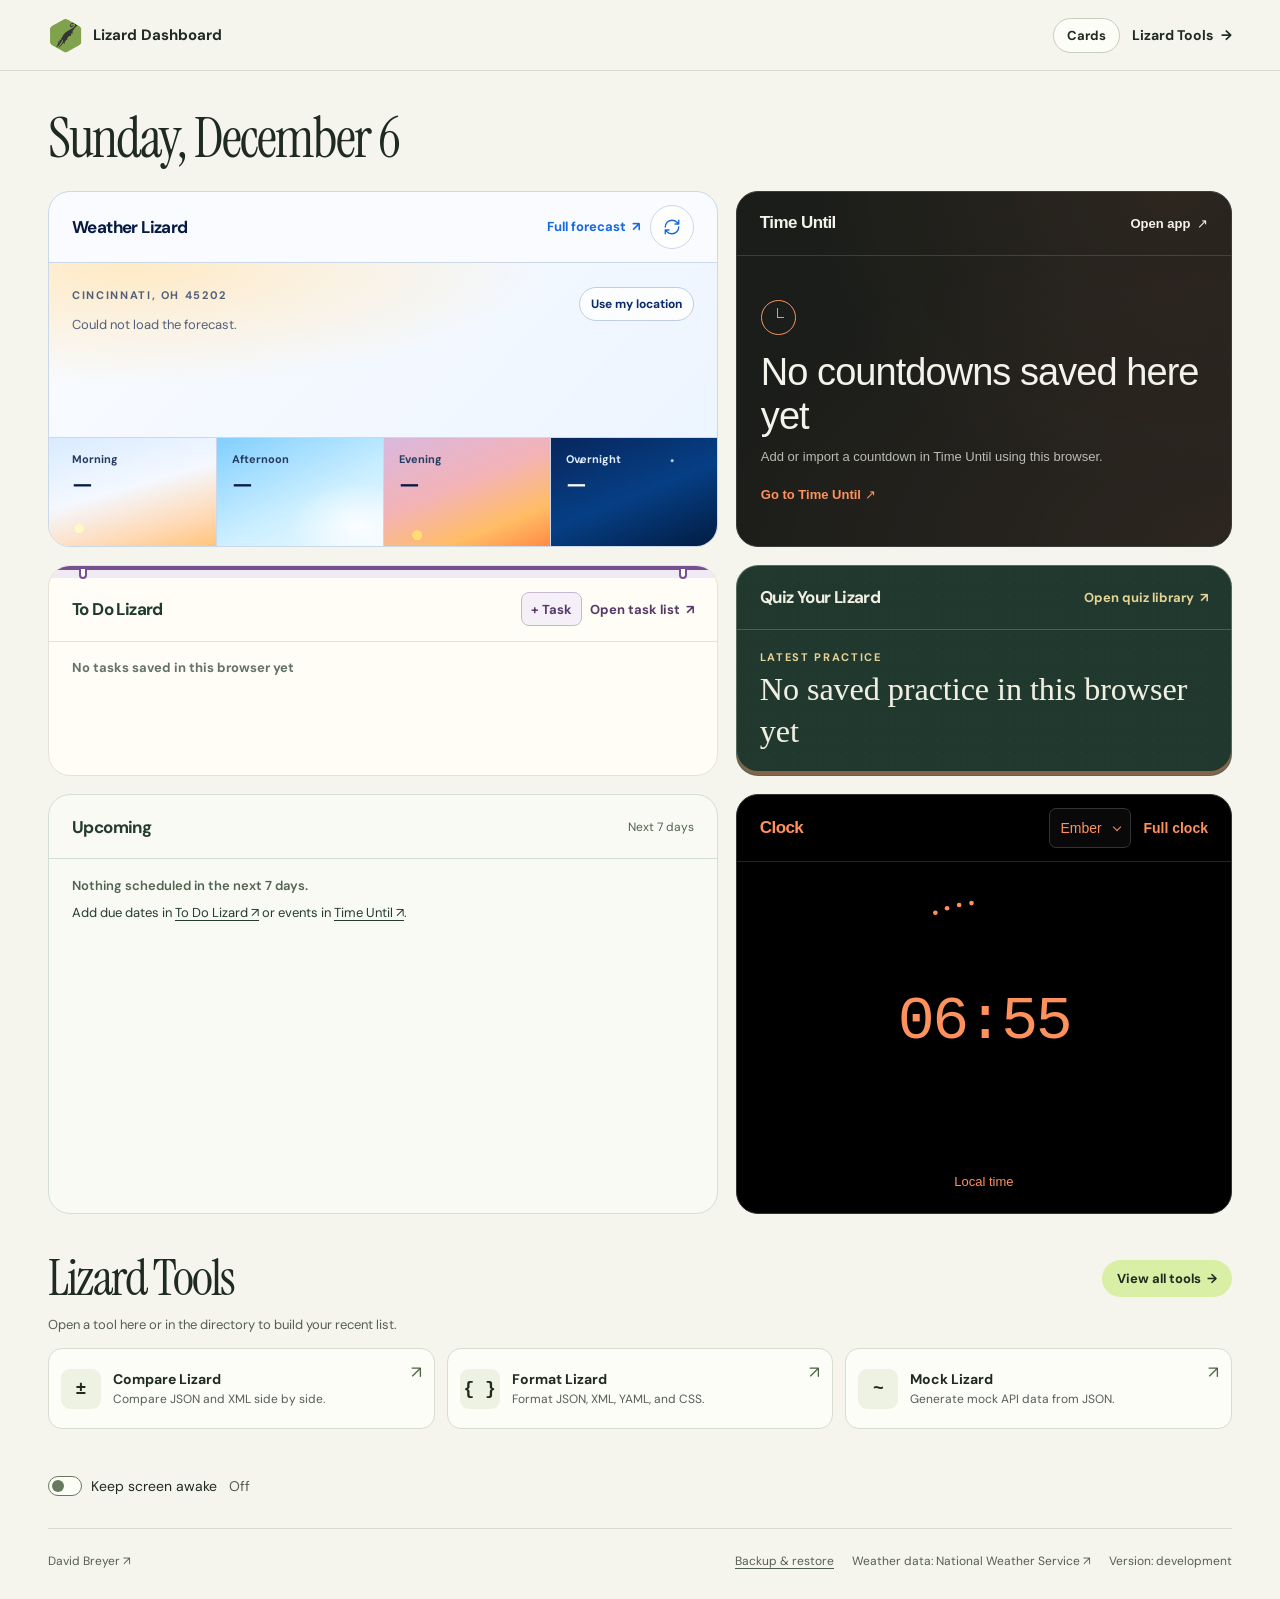
==== index.html @ 1ac251d5 "Move the dashboard keep-awake control above the footer" ====
<!doctype html>
<html lang="en">
<head>
  <meta charset="utf-8">
  <meta name="viewport" content="width=device-width, initial-scale=1">
  <meta name="theme-color" content="#f5f5ed">
  <meta name="description" content="Weather Lizard, Time Until, To Do Lizard, Quiz Your Lizard, and the Lizard Tools in one place.">
  <meta name="app-version" content="development">
  <title>Lizard Dashboard</title>
  <link rel="icon" href="lizard.png?v=development" type="image/png">
  <link rel="stylesheet" href="styles.css?v=development">
  <script src="dashboard.js?v=development" type="module"></script>
</head>
<body>
  <header class="site-header">
    <div class="shell header-inner">
      <a class="brand" href="./"><img src="lizard.png?v=development" width="35" height="35" alt=""> Lizard Dashboard</a>
      <div class="header-actions">
        <button type="button" class="cards-button" id="cards-button" aria-haspopup="dialog" aria-controls="card-settings">Cards</button>
        <a class="header-link" href="tools/">Lizard Tools <span aria-hidden="true">→</span></a>
      </div>
    </div>
  </header>

  <main class="shell">
    <h1 class="dashboard-date"><time id="today">Today</time></h1>

    <dialog class="card-settings" id="card-settings" aria-labelledby="card-settings-title">
      <form method="dialog">
        <h2 id="card-settings-title">Dashboard cards</h2>
        <p class="settings-hint">Choose your cards and use the arrows to arrange them.</p>
        <div class="card-choices">
          <div class="card-choice" data-card="weather-card">
            <label><input type="checkbox" value="weather-card" checked> Weather Lizard</label>
            <div class="card-move"><button type="button" data-move="-1" aria-label="Move Weather Lizard up">↑</button><button type="button" data-move="1" aria-label="Move Weather Lizard down">↓</button></div>
          </div>
          <div class="card-choice" data-card="countdown-card">
            <label><input type="checkbox" value="countdown-card" checked> Time Until</label>
            <div class="card-move"><button type="button" data-move="-1" aria-label="Move Time Until up">↑</button><button type="button" data-move="1" aria-label="Move Time Until down">↓</button></div>
          </div>
          <div class="card-choice" data-card="todo-card">
            <label><input type="checkbox" value="todo-card" checked> To Do Lizard</label>
            <div class="card-move"><button type="button" data-move="-1" aria-label="Move To Do Lizard up">↑</button><button type="button" data-move="1" aria-label="Move To Do Lizard down">↓</button></div>
          </div>
          <div class="card-choice" data-card="quiz-card">
            <label><input type="checkbox" value="quiz-card" checked> Quiz Your Lizard</label>
            <div class="card-move"><button type="button" data-move="-1" aria-label="Move Quiz Your Lizard up">↑</button><button type="button" data-move="1" aria-label="Move Quiz Your Lizard down">↓</button></div>
          </div>
          <div class="card-choice" data-card="upcoming-card">
            <label><input type="checkbox" value="upcoming-card" checked> Upcoming</label>
            <div class="card-move"><button type="button" data-move="-1" aria-label="Move Upcoming up">↑</button><button type="button" data-move="1" aria-label="Move Upcoming down">↓</button></div>
          </div>
          <div class="card-choice" data-card="clock-card">
            <label><input type="checkbox" value="clock-card" checked> Clock</label>
            <div class="card-move"><button type="button" data-move="-1" aria-label="Move Clock up">↑</button><button type="button" data-move="1" aria-label="Move Clock down">↓</button></div>
          </div>
        </div>
        <p class="card-settings-status" id="card-settings-status" role="status"></p>
        <div class="settings-actions">
          <button type="button" class="settings-link" data-open-backup>Backup &amp; restore</button>
          <button type="submit" class="cards-button card-settings-done">Done</button>
        </div>
      </form>
    </dialog>

    <dialog class="backup-dialog" id="backup-dialog" aria-labelledby="backup-title">
      <div class="backup-heading">
        <h2 id="backup-title">Backup &amp; restore</h2>
        <button type="button" class="backup-close" id="backup-close" aria-label="Close backup and restore">×</button>
      </div>
      <p class="settings-hint">Keep your saved Lizard data together, or move it to another browser or device.</p>
      <section class="backup-section" aria-labelledby="backup-saved-title">
        <h3 id="backup-saved-title">Saved in this browser</h3>
        <ul class="backup-inventory" id="backup-inventory"></ul>
        <button type="button" class="cards-button backup-primary" id="backup-download">Download backup</button>
      </section>
      <section class="backup-section" aria-labelledby="backup-restore-title">
        <h3 id="backup-restore-title">Restore a backup</h3>
        <p class="settings-hint">Choose a Lizard Dashboard backup to preview its contents.</p>
        <button type="button" class="cards-button" id="backup-choose">Choose backup file</button>
        <input type="file" id="backup-file" accept=".json,application/json" hidden>
        <div class="backup-preview" id="backup-preview" hidden>
          <p class="backup-file-detail" id="backup-file-detail"></p>
          <fieldset class="backup-app-choices">
            <legend>Choose apps to restore</legend>
            <div id="backup-app-choices"></div>
          </fieldset>
          <p class="settings-hint">This replaces the saved data for selected apps with the backup. Unchecked apps keep their current data.</p>
          <button type="button" class="cards-button backup-primary" id="backup-restore" disabled>Restore selected apps</button>
        </div>
      </section>
      <p class="backup-status" id="backup-status" role="status"></p>
      <button type="button" class="settings-link" id="backup-recovery" hidden>Download recovery backup</button>
      <p class="backup-note">Includes saved data from the Lizard apps on this site. Unsaved edits and large-file sessions aren't included. Reload other open Lizard tabs after restoring.</p>
      <details class="backup-coverage"><summary>Which apps are covered?</summary><p>Dashboard, To Do, Time Until (including clock color), Quiz Your Lizard, Weather, Format, Format v2, Compare and Delim. Mock, Duplicate and DateTime don't currently save workspaces.</p></details>
    </dialog>

    <div class="widgets">
      <section class="widget weather" id="weather-card" aria-labelledby="weather-title">
        <div class="widget-header">
          <h2 id="weather-title">Weather Lizard</h2>
          <div class="weather-header-actions">
            <a class="widget-link" href="https://www.davidbreyer.com/weather-lizard/" target="_blank" rel="noopener">Full forecast <span role="img" aria-label="Opens in a new tab">↗</span></a>
            <button type="button" class="weather-refresh" id="weather-refresh" aria-label="Refresh weather" title="Refresh weather" disabled>
              <svg width="18" height="18" viewBox="0 0 24 24" fill="none" stroke="currentColor" stroke-width="1.8" stroke-linecap="round" stroke-linejoin="round" aria-hidden="true"><path d="M3 12a9 9 0 0 1 9-9 9.75 9.75 0 0 1 6.74 2.74L21 8M21 3v5h-5M21 12a9 9 0 0 1-9 9 9.75 9.75 0 0 1-6.74-2.74L3 16M8 16H3v5"/></svg>
            </button>
          </div>
        </div>
        <div class="weather-now">
          <div>
            <p class="eyebrow weather-place" id="weather-place">Cincinnati, OH 45202</p>
            <div class="weather-reading" id="weather-reading" hidden>
              <strong id="weather-temperature"></strong>
              <div><p id="weather-condition"></p><p class="reading-source" id="weather-source"></p></div>
            </div>
            <p class="weather-status" id="weather-status" role="status">Loading forecast…</p>
          </div>
          <div class="weather-actions">
            <button type="button" id="weather-location">Use my location</button>
            <button type="button" id="weather-default" hidden>Clear location</button>
          </div>
        </div>
        <p class="weather-alerts" id="weather-alerts" hidden></p>
        <ul class="dayparts" id="dayparts" aria-label="Daypart forecast">
          <li><span>Morning</span><strong>—</strong><small></small></li>
          <li><span>Afternoon</span><strong>—</strong><small></small></li>
          <li><span>Evening</span><strong>—</strong><small></small></li>
          <li><span>Overnight</span><strong>—</strong><small></small></li>
        </ul>
      </section>

      <section class="widget countdown" id="countdown-card" aria-labelledby="countdown-title">
        <div class="widget-header">
          <h2 id="countdown-title">Time Until</h2>
          <a class="widget-link" href="https://www.davidbreyer.com/timeuntil/" target="_blank" rel="noopener">Open app <span role="img" aria-label="Opens in a new tab">↗</span></a>
        </div>
        <div class="countdown-empty" id="countdown-empty">
          <span class="clock-icon" aria-hidden="true"></span>
          <h3 id="countdown-message">No countdowns saved here yet</h3>
          <p id="countdown-help">Add or import a countdown in Time Until using this browser.</p>
          <a class="countdown-action" href="https://www.davidbreyer.com/timeuntil/" target="_blank" rel="noopener">Go to Time Until <span role="img" aria-label="Opens in a new tab">↗</span></a>
        </div>
        <div class="countdown-event" id="countdown-event" hidden>
          <p class="eyebrow countdown-mode" id="countdown-mode"></p>
          <div class="countdown-title" id="countdown-title-picker">
            <h3 id="event-name"></h3>
            <select class="countdown-select" id="countdown-select" aria-label="Choose countdown" hidden></select>
          </div>
          <time id="event-date"></time>
          <dl class="countdown-units">
            <div><dt>Days</dt><dd id="days"></dd></div>
            <div><dt>Hours</dt><dd id="hours"></dd></div>
            <div><dt>Minutes</dt><dd id="minutes"></dd></div>
            <div><dt>Seconds</dt><dd id="seconds"></dd></div>
          </dl>
          <p class="countdown-error" id="countdown-error" role="status"></p>
        </div>
      </section>
      <section class="widget todo" id="todo-card" aria-labelledby="todo-title">
        <div class="todo-binding" aria-hidden="true"><span></span><span></span></div>
        <div class="widget-header">
          <h2 id="todo-title">To Do Lizard</h2>
          <div class="todo-actions">
            <button type="button" class="todo-quick-button" id="todo-add-toggle" aria-label="Add a task" aria-expanded="false" aria-controls="todo-add-form">+ Task</button>
            <a class="widget-link" href="https://www.davidbreyer.com/todo-lizard/" target="_blank" rel="noopener">Open task list <span role="img" aria-label="Opens in a new tab">↗</span></a>
          </div>
        </div>
        <div class="todo-summary">
          <form class="todo-add-form" id="todo-add-form" hidden>
            <label for="todo-add-title">Task name</label>
            <div class="todo-add-row">
              <input type="text" id="todo-add-title" maxlength="300" required aria-describedby="todo-add-error">
              <button type="submit" class="todo-quick-button">Add</button>
              <button type="button" class="todo-cancel" id="todo-add-cancel">Cancel</button>
            </div>
            <p class="todo-add-error" id="todo-add-error" role="alert"></p>
          </form>
          <p class="todo-status" id="todo-status" role="status">No tasks saved in this browser yet</p>
          <ul class="todo-list" id="todo-list" aria-label="Open tasks" hidden></ul>
          <p class="todo-add-error" id="todo-complete-error" role="status"></p>
          <template id="todo-task-template">
            <li>
              <div class="todo-task-content">
                <div class="todo-task-heading">
                  <input type="checkbox" class="todo-task-check">
                  <a class="todo-task-link" href="https://www.davidbreyer.com/todo-lizard/" target="_blank" rel="noopener"><span class="todo-task-name"></span> <span class="todo-task-open" role="img" aria-label="Opens in a new tab">↗</span></a>
                </div>
                <div class="todo-task-details">
                  <span class="todo-task-priority" hidden>High priority</span>
                  <time class="todo-task-due" hidden></time>
                </div>
              </div>
              <time class="todo-task-stamp" aria-hidden="true" hidden><span class="todo-task-month"></span><span class="todo-task-day"></span></time>
            </li>
          </template>
        </div>
      </section>

      <section class="widget quiz" id="quiz-card" aria-labelledby="quiz-title">
        <div class="widget-header">
          <h2 id="quiz-title">Quiz Your Lizard</h2>
          <a class="widget-link" href="https://www.davidbreyer.com/quiz-your-lizard/" target="_blank" rel="noopener">Open quiz library <span role="img" aria-label="Opens in a new tab">↗</span></a>
        </div>
        <div class="quiz-summary">
          <div class="quiz-recent">
            <p class="eyebrow">Latest practice</p>
            <p class="quiz-name" id="quiz-session">No saved practice in this browser yet</p>
            <p class="quiz-detail" id="quiz-session-detail" hidden></p>
          </div>
          <dl class="quiz-metrics" id="quiz-metrics" hidden>
            <div id="quiz-score-metric" hidden>
              <dt>First-attempt score</dt>
              <dd id="quiz-score"></dd>
            </div>
            <div>
              <dt>Quizzes in your library</dt>
              <dd id="quiz-count"></dd>
            </div>
          </dl>
        </div>
      </section>
      <section class="widget upcoming" id="upcoming-card" aria-labelledby="upcoming-title">
        <div class="widget-header">
          <h2 id="upcoming-title">Upcoming</h2>
          <span class="upcoming-window">Next 7 days</span>
        </div>
        <div class="upcoming-content">
          <p class="upcoming-status" id="upcoming-status" role="status">Nothing scheduled in the next 7 days.</p>
          <p class="upcoming-error" id="upcoming-error" role="status" hidden></p>
          <p class="upcoming-help" id="upcoming-help">Add due dates in <a href="https://www.davidbreyer.com/todo-lizard/" target="_blank" rel="noopener">To Do Lizard <span role="img" aria-label="Opens in a new tab">↗</span></a> or events in <a href="https://www.davidbreyer.com/timeuntil/" target="_blank" rel="noopener">Time Until <span role="img" aria-label="Opens in a new tab">↗</span></a>.</p>
          <ol class="upcoming-list" id="upcoming-list" aria-label="Upcoming tasks and countdowns" hidden></ol>
          <button type="button" class="cards-button upcoming-more" id="upcoming-more" aria-expanded="false" aria-controls="upcoming-list" hidden>Show all</button>
          <template id="upcoming-item-template">
            <li class="upcoming-item">
              <a class="upcoming-item-link" target="_blank" rel="noopener"><span class="upcoming-item-name"></span><span class="upcoming-arrow" role="img" aria-label="Opens in a new tab">↗</span></a>
              <p class="upcoming-item-details"><span class="upcoming-item-kind"></span><span class="upcoming-item-priority" hidden>High priority</span><time class="upcoming-item-time" hidden></time></p>
            </li>
          </template>
        </div>
      </section>
      <section class="widget clock" id="clock-card" aria-labelledby="clock-title">
        <div class="widget-header">
          <h2 id="clock-title">Clock</h2>
          <div class="clock-header-actions">
            <span class="clock-color-control"><select id="clock-color" aria-label="Clock color"><option value="ember">Ember</option><option value="violet">Violet</option><option value="tidal">Tidal</option><option value="gold">Gold</option></select></span>
            <a class="widget-link" href="https://www.davidbreyer.com/timeuntil/clock.html" target="_blank" rel="noopener" aria-label="Open Time Until clock in a new tab">Full clock</a>
          </div>
        </div>
        <div class="clock-body">
          <div class="clock-face" role="timer" aria-label="Local clock" aria-live="off" aria-describedby="clock-detail">
            <svg class="clock-seconds-ring" viewBox="0 0 480 480" aria-hidden="true"><g id="clock-dots"></g></svg>
            <time class="clock-time" id="clock-time">--:--</time>
          </div>
          <p class="clock-local-label">Local time</p>
          <p class="sr-only" id="clock-detail">The colored dots show the seconds remaining in this minute.</p>
          <p class="clock-color-status" id="clock-color-status" role="status"></p>
        </div>
      </section>
    </div>
    <p class="cards-empty" id="cards-empty" hidden>No cards are showing. Use Cards to choose what appears here.</p>

    <section class="tools" id="tools" aria-labelledby="tools-title">
      <div class="tools-header">
        <h2 id="tools-title">Lizard Tools</h2>
        <a class="tool-directory" href="tools/">View all tools <span aria-hidden="true">→</span></a>
      </div>
      <p class="recent-tools-note"><span id="recent-tools-status" role="status">Open a tool here or in the directory to build your recent list.</span><button type="button" class="settings-link" id="recent-tools-clear" hidden>Clear history</button></p>
      <div class="tool-links" id="recent-tools">
        <a class="tool" href="https://www.davidbreyer.com/compare-lizard/" target="_blank" rel="noopener">
          <span class="tool-icon" aria-hidden="true">±</span>
          <span><strong>Compare Lizard</strong><small>Compare JSON and XML side by side.</small></span>
          <span class="tool-arrow" role="img" aria-label="Opens in a new tab">↗</span>
        </a>
        <a class="tool" href="https://www.davidbreyer.com/format-lizard/" target="_blank" rel="noopener">
          <span class="tool-icon" aria-hidden="true">{ }</span>
          <span><strong>Format Lizard</strong><small>Format JSON, XML, YAML, and CSS.</small></span>
          <span class="tool-arrow" role="img" aria-label="Opens in a new tab">↗</span>
        </a>
        <a class="tool" href="https://www.davidbreyer.com/mock-lizard/" target="_blank" rel="noopener">
          <span class="tool-icon" aria-hidden="true">~</span>
          <span><strong>Mock Lizard</strong><small>Generate mock API data from JSON.</small></span>
          <span class="tool-arrow" role="img" aria-label="Opens in a new tab">↗</span>
        </a>
      </div>
      <template id="recent-tool-template">
        <a class="tool" target="_blank" rel="noopener">
          <span class="tool-icon" aria-hidden="true"></span>
          <span><strong></strong><small></small></span>
          <span class="tool-arrow" role="img" aria-label="Opens in a new tab">↗</span>
        </a>
      </template>
    </section>
    <div class="dashboard-awake-control">
      <label class="dashboard-awake-toggle"><input type="checkbox" id="dashboard-keep-awake" role="switch" autocomplete="off" aria-describedby="dashboard-awake-status dashboard-awake-help"><span>Keep screen awake</span></label>
      <span class="dashboard-awake-status" id="dashboard-awake-status" role="status">Off</span>
      <span class="sr-only" id="dashboard-awake-help">Applies to the entire dashboard while this tab is visible. Starts off each time the page is reloaded.</span>
    </div>
  </main>

  <footer class="shell site-footer">
    <a href="https://www.davidbreyer.com/" target="_blank" rel="noopener">David Breyer <span role="img" aria-label="Opens in a new tab">↗</span></a>
    <div class="footer-meta">
      <button type="button" class="settings-link" data-open-backup aria-haspopup="dialog" aria-controls="backup-dialog">Backup &amp; restore</button>
      <a href="https://www.weather.gov/" target="_blank" rel="noopener">Weather data: National Weather Service <span role="img" aria-label="Opens in a new tab">↗</span></a>
      <span class="app-version">Version: <span id="app-version">development</span></span>
    </div>
  </footer>
</body>
</html>
---- styles.css ----
@import url('https://fonts.googleapis.com/css2?family=DM+Sans:wght@400;500;600;700&family=Instrument+Serif&display=swap');

:root {
  color-scheme: light;
  --paper: #f5f5ed;
  --ink: #1f2b21;
  --muted: #555f50;
  --line: #d7ddcf;
  --leaf: #d9efa5;
  --pine: #243b31;
  --serif: 'Instrument Serif', Georgia, serif;
  font-family: 'DM Sans', system-ui, sans-serif;
  background: var(--paper);
  color: var(--ink);
  font-synthesis: none;
}

*, *::before, *::after { box-sizing: border-box; }
[hidden] { display: none !important; }
.sr-only { position: absolute; width: 1px; height: 1px; padding: 0; margin: -1px; overflow: hidden; clip-path: inset(50%); white-space: nowrap; border: 0; }
body, h1, h2, h3, p, dd, dl { margin: 0; }
a { color: inherit; text-underline-offset: .24em; }
button { font: inherit; color: inherit; }
:focus-visible { outline: 2px solid #537936; outline-offset: 4px; }
.shell { max-width: 1184px; width: calc(100% - 72px); margin-inline: auto; }
.site-header { border-bottom: 1px solid var(--line); }
.header-inner, .widget-header, .tools-header, .site-footer {
  display: flex;
  align-items: center;
  justify-content: space-between;
  gap: 14px;
}
.header-inner { min-height: 70px; }
.brand, .header-link, .widget-link, .tool-directory, .tool, .countdown-action { text-decoration: none; }
.brand { display: inline-flex; align-items: center; gap: 10px; font-size: 15px; font-weight: 700; }
.brand img { flex-shrink: 0; }
.header-actions { display: flex; align-items: center; gap: 12px; white-space: nowrap; }
.header-link { display: inline-flex; align-items: center; gap: 8px; padding-block: 10px; font-size: 14px; font-weight: 700; }
.header-link:hover, .widget-link:hover, .countdown-action:hover { text-decoration: underline; }
.intro { padding-block: clamp(44px, 6vw, 80px) clamp(24px, 4vw, 48px); }
.eyebrow { font-size: 11px; line-height: 1.5; font-weight: 700; text-transform: uppercase; letter-spacing: .15em; }
h1, .tools h2 { font-family: var(--serif); font-weight: 400; letter-spacing: -.035em; }
h1 { font-size: clamp(54px, 8.1vw, 108px); line-height: .93; }
.dashboard-date { padding-block: clamp(23px, 3vw, 38px) clamp(16px, 2vw, 23px); font-size: clamp(32px, 4.5vw, 56px); line-height: 1.05; text-wrap: balance; }
.dashboard-awake-control { display: flex; align-items: center; flex-wrap: wrap; gap: 0 12px; margin-bottom: 20px; }
.dashboard-awake-toggle { display: inline-flex; align-items: center; gap: 9px; min-height: 44px; font-size: .875rem; cursor: pointer; }
.dashboard-awake-toggle input { appearance: none; position: relative; flex-shrink: 0; width: 34px; height: 20px; margin: 0; border: 1px solid #677a60; border-radius: 12px; background: #fcfdf7; cursor: pointer; }
.dashboard-awake-toggle input::before { content: ''; position: absolute; width: 12px; height: 12px; top: 3px; left: 3px; border-radius: 50%; background: #677a60; }
.dashboard-awake-toggle input:checked { background: var(--pine); border-color: var(--pine); }
.dashboard-awake-toggle input:checked::before { left: 17px; background: #fcfdf7; }
.dashboard-awake-toggle input:disabled { opacity: .5; cursor: default; }
.dashboard-awake-status { color: var(--muted); font-size: .875rem; line-height: 1.5; }
.cards-button { border: 1px solid #c4cfb9; background: #fcfdf7; border-radius: 100px; padding: 8px 13px; font-size: 13px; font-weight: 700; cursor: pointer; }
.cards-button:hover { background: #edf2e3; }
.card-settings { width: min(420px, calc(100% - 32px)); max-height: calc(100% - 32px); padding: 22px; border: 1px solid var(--line); border-radius: 18px; color: var(--ink); background: #fcfdf7; }
.card-settings::backdrop { background: #1f2b2166; }
.card-settings h2 { font-family: var(--serif); font-size: 34px; line-height: 1; font-weight: 400; }
.card-choices { margin-block: 14px; }
.card-choice { display: flex; align-items: center; gap: 8px; padding-block: 4px; border-bottom: 1px solid var(--line); }
.card-choice:last-child { border-bottom: 0; }
.card-choices label { display: flex; flex: 1; min-width: 0; align-items: center; gap: 10px; min-height: 44px; font-size: 14px; cursor: pointer; }
.card-choices input { margin: 0; width: 17px; height: 17px; accent-color: var(--pine); }
.card-choices input { flex-shrink: 0; }
.card-move { display: flex; flex-shrink: 0; gap: 4px; }
.card-move button { width: 44px; min-height: 44px; border: 1px solid var(--line); border-radius: 9px; background: #f4f7ed; font-size: 18px; cursor: pointer; }
.card-move button:hover:not(:disabled) { background: #e4edda; }
.card-move button:disabled { opacity: .35; cursor: default; }
.card-settings-status:not(:empty) { margin-bottom: 10px; color: var(--muted); font-size: 13px; line-height: 1.5; }
.card-settings-status.is-error { color: #863822; }
.card-settings-done { display: block; margin-left: auto; background: var(--leaf); }
.settings-hint { margin-block: 10px 14px; color: var(--muted); font-size: 13px; line-height: 1.5; }
.settings-actions { display: flex; align-items: center; justify-content: space-between; gap: 12px; }
.settings-link { padding: 4px 0; border: 0; color: inherit; background: transparent; font: inherit; font-size: inherit; text-align: left; text-decoration: underline; text-underline-offset: .24em; cursor: pointer; }
.settings-actions .settings-link { font-size: 13px; }
.backup-dialog { width: min(560px, calc(100% - 32px)); max-height: calc(100% - 32px); padding: 24px; border: 1px solid var(--line); border-radius: 18px; color: var(--ink); background: #fcfdf7; }
.backup-dialog::backdrop { background: #1f2b2166; }
.backup-heading { display: flex; justify-content: space-between; align-items: center; gap: 12px; }
.backup-heading h2 { font-family: var(--serif); font-size: 36px; font-weight: 400; line-height: 1.05; }
.backup-close { flex-shrink: 0; width: 44px; min-height: 44px; border: 1px solid var(--line); border-radius: 50%; background: transparent; font-size: 24px; cursor: pointer; }
.backup-section { padding-block: 16px; border-top: 1px solid var(--line); }
.backup-section h3 { font-size: 15px; }
.backup-inventory { display: grid; gap: 10px; margin: 14px 0 18px; padding: 0; list-style: none; }
.backup-inventory li { display: grid; grid-template-columns: minmax(0, 1fr) minmax(0, 1.4fr); gap: 12px; font-size: 12px; line-height: 1.5; }
.backup-inventory strong { font-weight: 600; }
.backup-inventory span { color: var(--muted); }
.backup-primary { background: var(--leaf); }
.backup-dialog .cards-button { min-height: 42px; }
.backup-dialog button:disabled { opacity: .5; cursor: default; }
.backup-preview { margin-top: 18px; }
.backup-file-detail { color: var(--muted); font-size: 12px; overflow-wrap: anywhere; }
.backup-app-choices { min-width: 0; margin: 14px 0 0; padding: 0; border: 0; }
.backup-app-choices legend { margin-bottom: 8px; font-size: 14px; font-weight: 700; }
.backup-app-choices label { display: flex; align-items: flex-start; gap: 10px; padding-block: 9px; cursor: pointer; }
.backup-app-choices input { flex-shrink: 0; width: 17px; height: 17px; margin: 3px 0 0; accent-color: var(--pine); }
.backup-app-choices strong { display: block; font-size: 14px; font-weight: 600; }
.backup-app-choices small { display: block; margin-top: 3px; color: var(--muted); font-size: 12px; line-height: 1.5; }
.backup-status { font-size: 13px; line-height: 1.5; }
.backup-status.is-error { color: #863822; }
.backup-status:not(:empty) { margin-block: 6px 14px; }
.backup-note, .backup-coverage { margin-top: 14px; color: var(--muted); font-size: 12px; line-height: 1.5; }
.backup-coverage summary { cursor: pointer; }
.backup-coverage p { margin-top: 8px; }
.cards-empty { color: var(--muted); font-size: 14px; }
.widgets { display: grid; grid-template-columns: minmax(0, 1.35fr) minmax(0, 1fr); gap: 18px; }
.widget { min-width: 0; border-radius: 22px; overflow: hidden; }
.widget-wide { grid-column: 1 / -1; }
.widget-header { min-height: 64px; padding: 13px 23px; border-bottom: 1px solid var(--line); }
.widget-header h2 { font-size: 17px; letter-spacing: -.035em; }
.widget-link { font-size: 13px; font-weight: 700; white-space: nowrap; }
.widget-link span, .tool-directory span { margin-inline-start: 3px; }
.weather { background: #f9fbff; border: 1px solid #c9d8eb; color: #061942; }
.weather .widget-header { border-color: #c9d8eb; }
.weather-header-actions { display: flex; flex-shrink: 0; align-items: center; gap: 10px; }
.weather-refresh { display: grid; place-items: center; width: 44px; height: 44px; padding: 0; border: 1px solid #c9d8eb; border-radius: 50%; color: #1769e0; background: #ffffffcc; cursor: pointer; }
.weather-refresh:hover:enabled { border-color: #1769e0; background: #fff; }
.weather-refresh:disabled { opacity: .5; cursor: wait; }
.weather .widget-link { color: #1769e0; }
.weather :focus-visible { outline-color: #1769e0; }
.weather-now {
  min-height: 174px;
  padding: 24px 23px 20px;
  display: flex;
  justify-content: space-between;
  align-items: flex-start;
  gap: 14px;
  background: radial-gradient(ellipse at 12% 0%, #ffeac4, transparent 50%), linear-gradient(135deg, #f9fbff, #edf5ff);
}
.weather-place { color: #52607b; margin-bottom: 12px; }
.weather-reading { display: flex; align-items: center; gap: 14px; }
.weather-reading strong { font-family: var(--serif); font-size: clamp(53px, 6vw, 76px); line-height: .9; font-weight: 400; white-space: nowrap; }
.weather-reading p { font-weight: 700; font-size: 14px; }
.weather-reading .reading-source { color: #52607b; margin-top: 2px; font-size: 11px; font-weight: 500; }
.weather-status { font-size: 13px; color: #52607b; line-height: 1.5; }
.weather-reading:not([hidden]) + .weather-status:not(:empty) { margin-top: 9px; }
.weather-actions { flex: 0 0 auto; display: grid; justify-items: end; gap: 7px; }
.weather-actions button {
  background: #ffffffcc;
  color: #0b2a6a;
  padding: 8px 11px;
  font-size: 12px;
  font-weight: 700;
  border: 1px solid #bdcee5;
  border-radius: 100px;
  cursor: pointer;
}
.weather-actions button:hover:enabled { background: #fff; }
.weather-actions button:disabled { opacity: .55; cursor: wait; }
.weather-alerts { padding: 9px 23px; background: #faedca; color: #573913; font-size: 13px; font-weight: 700; }
.dayparts { display: grid; grid-template-columns: repeat(4, minmax(0, 1fr)); margin: 0; padding: 0; list-style: none; border-top: 1px solid #c9d8eb; }
.dayparts li { min-height: 108px; padding: 14px 15px 15px; }
.dayparts li:first-child { padding-left: 23px; background: radial-gradient(circle at 18% 84%, #fff9c3 0 2.5%, transparent 3%), linear-gradient(164deg, #d9ebff 0%, #f4f8ff 46%, #ffd9b5 79%, #ffc47a 100%); }
.dayparts li:nth-child(2) { background: radial-gradient(ellipse at 85% 82%, #ffffffdb, transparent 35%), linear-gradient(155deg, #82cfff 0%, #ccefff 58%, #ecf9ff 100%); }
.dayparts li:nth-child(3) { background: radial-gradient(circle at 20% 90%, #ffdc75 0 2.8%, transparent 3.2%), linear-gradient(158deg, #d9b8de 0%, #f3b2b7 44%, #ffbd66 76%, #ff8b45 100%); }
.dayparts li:nth-child(4) { color: #fff; background: radial-gradient(circle at 18% 22%, #ffffffe6 0 1px, transparent 2px), radial-gradient(circle at 73% 21%, #ffffffb8 0 1px, transparent 2px), linear-gradient(158deg, #08265c 0%, #063f85 52%, #021c42 100%); }
.dayparts li + li { border-left: 1px solid #c9d8eb; }
.dayparts span, .dayparts small { display: block; font-size: 11px; line-height: 1.3; color: #253c61; overflow-wrap: anywhere; }
.dayparts li:nth-child(4) span, .dayparts li:nth-child(4) small { color: #e0eeff; }
.dayparts span { font-weight: 700; }
.dayparts strong { display: block; font-size: 23px; font-weight: 600; letter-spacing: -.05em; margin-block: 3px; }
.countdown { --countdown-accent: #ff915d; --countdown-rgb: 255,145,93; display: flex; flex-direction: column; background: radial-gradient(ellipse at 88% 0%, rgba(var(--countdown-rgb), .08), transparent 60%), #1b1d1a; border: 1px solid #3a3d36; color: #f3f3ec; font-family: 'Segoe UI', Arial, sans-serif; }
.countdown .widget-header { border-color: #ffffff24; }
.countdown :focus-visible { outline-color: var(--countdown-accent); }
.countdown-empty, .countdown-event { flex: 1; padding: 24px; }
.countdown-empty {
  display: flex;
  flex-direction: column;
  align-items: flex-start;
  justify-content: center;
  background: radial-gradient(ellipse at 100% 100%, rgba(var(--countdown-rgb), .08), transparent 78%);
}
.clock-icon { width: 35px; height: 35px; border: 1.5px solid var(--countdown-accent); border-radius: 50%; position: relative; margin-bottom: 16px; }
.clock-icon::before { content: ''; position: absolute; top: 7px; left: 15px; width: 7px; height: 10px; border-left: 1.5px solid var(--countdown-accent); border-bottom: 1.5px solid var(--countdown-accent); }
.countdown h3 { font-family: inherit; font-size: clamp(27px, 3vw, 38px); line-height: 1.15; font-weight: 450; letter-spacing: -.025em; overflow-wrap: anywhere; }
.countdown-event h3 { font-size: clamp(22px, 2.2vw, 28px); }
.countdown-empty p, .countdown-event time { margin-top: 9px; color: #b9bdb4; font-size: 13px; line-height: 1.5; }
.countdown-action { display: inline-block; margin-top: 20px; font-size: 13px; font-weight: 700; color: var(--countdown-accent); }
.countdown-event { display: flex; flex-direction: column; justify-content: center; }
.countdown-title { position: relative; align-self: flex-start; max-width: 100%; border-radius: 4px; }
.countdown-title.can-select { padding-right: 25px; }
.countdown-title.can-select::after { content: ''; position: absolute; right: 3px; top: 9px; width: 8px; height: 8px; border-right: 1.5px solid var(--countdown-accent); border-bottom: 1.5px solid var(--countdown-accent); transform: rotate(45deg); pointer-events: none; }
.countdown-title.can-select:hover h3 { color: var(--countdown-accent); }
.countdown-title:focus-within { outline: 2px solid var(--countdown-accent); outline-offset: 4px; }
.countdown-select { position: absolute; inset: 0; width: 100%; height: 100%; opacity: 0; cursor: pointer; font: inherit; font-size: 16px; }
.countdown-error { color: #ffd9b7; font-size: 13px; }
.countdown-error:not(:empty) { margin-top: 10px; }
.countdown-mode { margin-bottom: 9px; color: var(--countdown-accent); }
.countdown-units { display: grid; grid-template-columns: repeat(4, minmax(0, 1fr)); gap: 8px; margin-top: 24px; }
.countdown-units div { container-type: inline-size; display: flex; flex-direction: column-reverse; align-items: center; justify-content: center; padding: 12px 3px; border-top: 1px solid #ffffff18; }
.countdown-units dd { font-family: Consolas, 'SFMono-Regular', monospace; font-size: clamp(36px, 5vw, 56px); font-size: min(clamp(36px, 5vw, 56px), calc(100cqi / var(--digits, 2) / .62)); line-height: 1.1; font-weight: 500; font-variant-numeric: tabular-nums; letter-spacing: -.045em; overflow-wrap: anywhere; }
.countdown-units #seconds { color: var(--countdown-accent); }
.countdown-units dt { font-size: 11px; color: #b9bdb4; }
.todo { color: #203b2c; background: #fffdf6; border: 1px solid #e2e4d8; }
.todo-binding { display: flex; justify-content: space-between; height: 12px; padding-inline: 30px; border-top: 4px solid #76518f; background: #f1eaf5; }
.todo-binding span { position: relative; top: -1px; width: 8px; height: 10px; border: 2px solid #76518f; border-top: 0; border-radius: 0 0 4px 4px; background: #fffdf6; }
.todo .widget-header { border-color: #e2e4d8; flex-wrap: wrap; gap: 6px 10px; }
.todo .widget-link { color: #553a68; }
.todo :focus-visible { outline-color: #76518f; }
.todo-actions, .todo-add-row { display: flex; align-items: center; gap: 8px; }
.todo-quick-button, .todo-cancel { min-height: 34px; padding: 5px 9px; border-radius: 8px; font-size: 13px; font-weight: 700; cursor: pointer; white-space: nowrap; }
.todo-quick-button { border: 1px solid #c6b9cf; color: #553a68; background: #f5f0f7; }
.todo-quick-button:hover { background: #e9dff0; }
.todo-add-form .todo-quick-button { border-color: #277a48; color: #fff; background: #277a48; }
.todo-add-form .todo-quick-button:hover { background: #195c34; }
.todo-cancel { padding-inline: 5px; border: 0; background: transparent; }
.todo-cancel:hover { text-decoration: underline; }
.todo-summary { padding: 17px 23px 22px; }
.todo-add-form { margin-bottom: 14px; }
.todo-add-form label { display: block; margin-bottom: 5px; color: #657267; font-size: 13px; font-weight: 700; }
.todo-add-row input { flex: 1; min-width: 0; min-height: 36px; padding: 5px 9px; border: 1px solid #acb9aa; border-radius: 8px; background: #fff; color: inherit; font: inherit; }
.todo-add-error { color: #863822; font-size: 13px; }
.todo-add-error:not(:empty) { margin-top: 5px; }
.todo-status { color: #657267; font-size: 13px; font-weight: 700; }
.todo-list { margin: 9px 0 0; padding: 0; list-style: none; }
.todo-list li { display: grid; grid-template-columns: minmax(0, 1fr); align-items: center; gap: 12px; padding: 12px 0; border-top: 1px solid #e2e4d8; }
.todo-list li.has-due-date { grid-template-columns: minmax(0, 1fr) 36px; }
.todo-list li:last-child { padding-bottom: 0; }
.todo-task-content { min-width: 0; }
.todo-task-heading { display: flex; align-items: baseline; gap: 9px; min-width: 0; min-height: 24px; }
.todo-task-check { flex-shrink: 0; width: 17px; height: 17px; margin: 0; align-self: center; accent-color: #277a48; cursor: pointer; }
.todo-task-link { min-width: 0; font-size: 15px; font-weight: 600; line-height: 1.4; overflow-wrap: anywhere; text-decoration: none; }
.todo-task-link:hover .todo-task-name { text-decoration: underline; }
.todo-task-open { color: #553a68; font-size: 12px; }
.todo-task-details { display: flex; flex-wrap: wrap; align-items: baseline; gap: 4px 9px; margin: 3px 0 0 26px; color: #657267; font-size: 12px; }
.todo-task-priority, .todo-task-due.is-overdue { color: #7c2929; font-weight: 700; }
.todo-task-stamp { width: 36px; border: 1px solid #e2e4d8; border-radius: 4px; background: #fff; text-align: center; overflow: hidden; }
.todo-task-month { display: block; padding: 2px 0; color: #553a68; background: #f1eaf5; font-size: 11px; text-transform: uppercase; }
.todo-task-day { display: block; padding: 1px 3px 3px; font-size: 18px; line-height: 1.2; }
.todo-task-stamp.is-overdue .todo-task-month { color: #7c2929; background: #fbe5e5; }
.quiz { color: #f0efe2; background: radial-gradient(circle at 20% 35%, #ffffff0a 0 .6px, transparent .9px) 0 0 / 9px 13px, #20382e; border: 1px solid #899c8780; box-shadow: inset 0 -4px #84654a; }
.quiz .widget-header { border-color: #899c8766; }
.quiz .widget-link { color: #e5d496; }
.quiz :focus-visible { outline-color: #e5d496; }
.quiz-summary { display: flex; flex-direction: column; gap: 14px; padding: 19px 23px 23px; }
.quiz-recent { min-width: 0; }
.quiz-recent .eyebrow { color: #e5d496; margin-bottom: 4px; }
.quiz-name { font-family: 'Segoe Print', 'Bradley Hand', 'Chalkboard SE', Georgia, serif; font-size: clamp(24px, 2.5vw, 32px); line-height: 1.3; overflow-wrap: anywhere; text-shadow: .4px 0 #f0efe240; }
.quiz-detail { margin-top: 5px; font-size: 13px; color: #bbc6b9; }
.quiz-metrics { display: flex; gap: 9px; flex: 0 0 auto; }
.quiz-metrics div { display: flex; flex-direction: column-reverse; min-width: 134px; padding: 8px 12px; border: 1px dashed #899c8780; border-radius: 4px; }
.quiz-metrics dd { font-size: 27px; font-weight: 600; font-variant-numeric: tabular-nums; letter-spacing: -.04em; color: #e5d496; }
.quiz-metrics dt { color: #bbc6b9; font-size: 11px; font-weight: 600; }
.clock { --clock-color: #ff915d; color-scheme: dark; display: flex; flex-direction: column; border: 1px solid #333; background: #000; color: var(--clock-color); font-family: 'Segoe UI', Arial, sans-serif; }
.clock .widget-header { border-color: #ffffff26; }
.clock .widget-link { font-size: .875rem; }
.clock :focus-visible { outline-color: var(--clock-color); }
.clock-header-actions { display: flex; flex-shrink: 0; align-items: center; gap: 12px; }
.clock-color-control { position: relative; display: inline-flex; color: var(--clock-color); }
.clock-color-control::after { content: ''; position: absolute; right: 11px; top: calc(50% - 4px); width: 6px; height: 6px; border-right: 1.5px solid currentColor; border-bottom: 1.5px solid currentColor; transform: rotate(45deg); pointer-events: none; }
.clock-color-control select { appearance: none; min-height: 40px; padding: 8px 28px 8px 10px; border: 1px solid #333; border-radius: 7px; color: inherit; background: #090909; font: inherit; font-size: .875rem; cursor: pointer; }
.clock-body { display: flex; flex: 1; flex-direction: column; align-items: center; justify-content: center; gap: 12px; padding: 20px 23px 24px; }
.clock-face { container-type: inline-size; position: relative; display: grid; place-items: center; width: min(100%, 280px); aspect-ratio: 1; }
.clock-seconds-ring { position: absolute; inset: 0; width: 100%; height: 100%; }
.clock-second-dot { fill: var(--clock-color); }
.clock-second-dot.elapsed { fill: #000; }
.clock-time { position: relative; font-family: Consolas, 'SFMono-Regular', monospace; font-size: clamp(2.75rem, 5vw, 4rem); font-size: clamp(2.75rem, 22cqi, 4rem); font-weight: 400; font-variant-numeric: tabular-nums; letter-spacing: -.04em; line-height: 1; white-space: nowrap; }
.clock-local-label { color: var(--clock-color); font-size: .8125rem; }
.clock-color-status { font-size: .875rem; line-height: 1.5; text-align: center; }
.clock-color-status:empty { display: none; }
.tools { margin-block: 38px 35px; }
.tools-header { margin-bottom: 14px; }
.recent-tools-note { display: flex; flex-wrap: wrap; align-items: baseline; gap: 5px 12px; margin-block: -3px 14px; color: var(--muted); font-size: 13px; line-height: 1.5; }
.tools h2 { font-size: clamp(38px, 4vw, 52px); line-height: 1; }
.tool-directory { display: inline-block; flex-shrink: 0; padding: 10px 15px; border-radius: 100px; font-size: 13px; font-weight: 700; background: var(--leaf); }
.tool-directory:hover { background: #c6e58a; }
.tool-links { display: grid; grid-template-columns: repeat(3, minmax(0, 1fr)); gap: 12px; }
.tool { display: grid; grid-template-columns: auto 1fr auto; align-items: center; gap: 12px; min-height: 81px; padding: 12px; background: #fcfdf7; border: 1px solid var(--line); border-radius: 14px; }
.tool:hover { background: #edf2e3; border-color: #b4c7a6; }
.tool-icon { display: grid; place-items: center; width: 40px; height: 40px; border-radius: 9px; background: #edf2e3; font-family: ui-monospace, monospace; font-size: 18px; font-weight: 700; white-space: nowrap; }
.tool strong, .tool small { display: block; }
.tool strong { font-size: 14px; }
.tool small { margin-top: 3px; font-size: 12px; line-height: 1.4; color: var(--muted); }
.tool-arrow { align-self: start; font-size: 17px; color: #4b6542; }
.directory-intro p { max-width: 38rem; margin-top: 16px; color: var(--muted); font-size: clamp(15px, 2vw, 18px); line-height: 1.55; }
.tool-links.directory-links { grid-template-columns: repeat(2, minmax(0, 1fr)); margin-bottom: 36px; }
.directory-links .tool { grid-template-columns: auto minmax(0, 1fr) auto; min-height: 94px; padding: 15px; }
.directory-links .tool strong { font-size: 17px; letter-spacing: -.02em; }
.directory-links .tool small { font-size: 13px; }
.directory-links .tool-featured { grid-column: 1 / -1; min-height: 104px; background: var(--pine); border-color: var(--pine); color: #f6f7ee; }
.tool-featured .tool-icon { background: #ffffff14; color: var(--leaf); }
.tool-featured small { color: #e1e6d8; }
.tool-featured .tool-arrow { color: var(--leaf); }
.directory-links .tool-featured:hover { background: #305045; border-color: #305045; }
.upcoming { border: 1px solid #d4dfd3; background: #f8faf3; color: #243b31; }
.upcoming .widget-header { border-color: #d4dfd3; }
.upcoming-window { color: #52634f; font-size: 12px; white-space: nowrap; }
.upcoming-content { padding: 18px 23px 22px; }
.upcoming-status { color: #52634f; font-size: 13px; font-weight: 600; }
.upcoming-help, .upcoming-error { margin-top: 9px; font-size: 13px; line-height: 1.6; }
.upcoming-error { color: #863822; }
.upcoming-list, .upcoming-day-items { margin: 0; padding: 0; list-style: none; }
.upcoming-list { margin-top: 14px; }
.upcoming-group { display: grid; grid-template-columns: 105px minmax(0, 1fr); gap: 18px; padding-block: 13px; border-top: 1px solid #dce5d8; }
.upcoming-group:last-child { padding-bottom: 0; }
.upcoming-group h3 { padding-top: 2px; font-size: 13px; }
.upcoming-relative { display: block; font-weight: 700; }
.upcoming-group-date { display: block; margin-top: 4px; color: #52634f; font-size: 12px; font-weight: 400; }
.upcoming-day-items { display: grid; gap: 12px; }
.upcoming-item { min-width: 0; }
.upcoming-item-link { display: flex; align-items: baseline; justify-content: space-between; gap: 12px; min-height: 24px; font-size: 15px; font-weight: 600; line-height: 1.4; text-decoration: none; }
.upcoming-item-link:hover .upcoming-item-name { text-decoration: underline; }
.upcoming-item-name { min-width: 0; overflow-wrap: anywhere; }
.upcoming-arrow { flex-shrink: 0; color: #63765d; font-size: 13px; }
.upcoming-item-details { display: flex; align-items: baseline; flex-wrap: wrap; gap: 4px 9px; margin-top: 2px; color: #52634f; font-size: 12px; }
.upcoming-item-kind { font-weight: 600; }
.upcoming-item-priority { color: #7c2929; }
.upcoming-more { margin-top: 18px; }
@media (min-width: 851px) {
  .upcoming.widget-wide .upcoming-list { display: grid; grid-template-columns: repeat(2, minmax(0, 1fr)); column-gap: 28px; align-items: start; }
}
.site-footer { border-top: 1px solid var(--line); padding-block: 20px 26px; font-size: 12px; color: var(--muted); }
.site-footer a { text-decoration: none; }
.site-footer a:hover { text-decoration: underline; }
.footer-meta { display: flex; flex-wrap: wrap; align-items: baseline; min-width: 0; gap: 8px 18px; }
.app-version { white-space: nowrap; font-variant-numeric: tabular-nums; }

@media (max-width: 850px) {
  .shell { width: calc(100% - 48px); }
  .widgets { grid-template-columns: 1fr; }
  .tool-links { grid-template-columns: 1fr; }
  .tool { min-height: 67px; }
}

@media (max-width: 480px) {
  .shell { width: calc(100% - 28px); }
  .header-inner { min-height: 60px; gap: 8px; }
  .header-actions { gap: 8px; }
  .header-actions .header-link { gap: 4px; }
  .header-actions .cards-button { padding-inline: 10px; }
  .intro { padding-top: 36px; }
  .widget-header, .weather-now, .countdown-empty, .countdown-event, .todo-summary { padding-inline: 15px; }
  .weather-now { flex-direction: column; min-height: 0; }
  .weather-actions { display: flex; flex-wrap: wrap; }
  .quiz-summary { padding: 17px 15px; }
  .upcoming-content { padding: 17px 15px 20px; }
  .upcoming-group { grid-template-columns: minmax(0, 1fr); gap: 10px; }
  .upcoming-group h3 time { display: flex; align-items: baseline; flex-wrap: wrap; gap: 8px; }
  .upcoming-group-date { margin-top: 0; }
  .quiz-metrics div { flex: 1; min-width: 0; }
  .dayparts li, .dayparts li:first-child { padding-inline: 8px; }
  .dayparts li:first-child { padding-left: 12px; }
}

@media (max-width: 620px) {
  .site-footer { flex-direction: column; align-items: flex-start; gap: 12px; padding-block: 24px 32px; font-size: 13px; line-height: 1.6; }
  .footer-meta { flex-direction: column; align-items: flex-start; gap: 12px; width: 100%; }
  .site-footer a, .site-footer .settings-link { max-width: 100%; }
  .site-footer .settings-link { padding-block: 5px; }
  .site-footer .app-version { font-size: 12px; }
  .tool-links.directory-links { grid-template-columns: 1fr; }
  .directory-links .tool { min-height: 75px; }
}
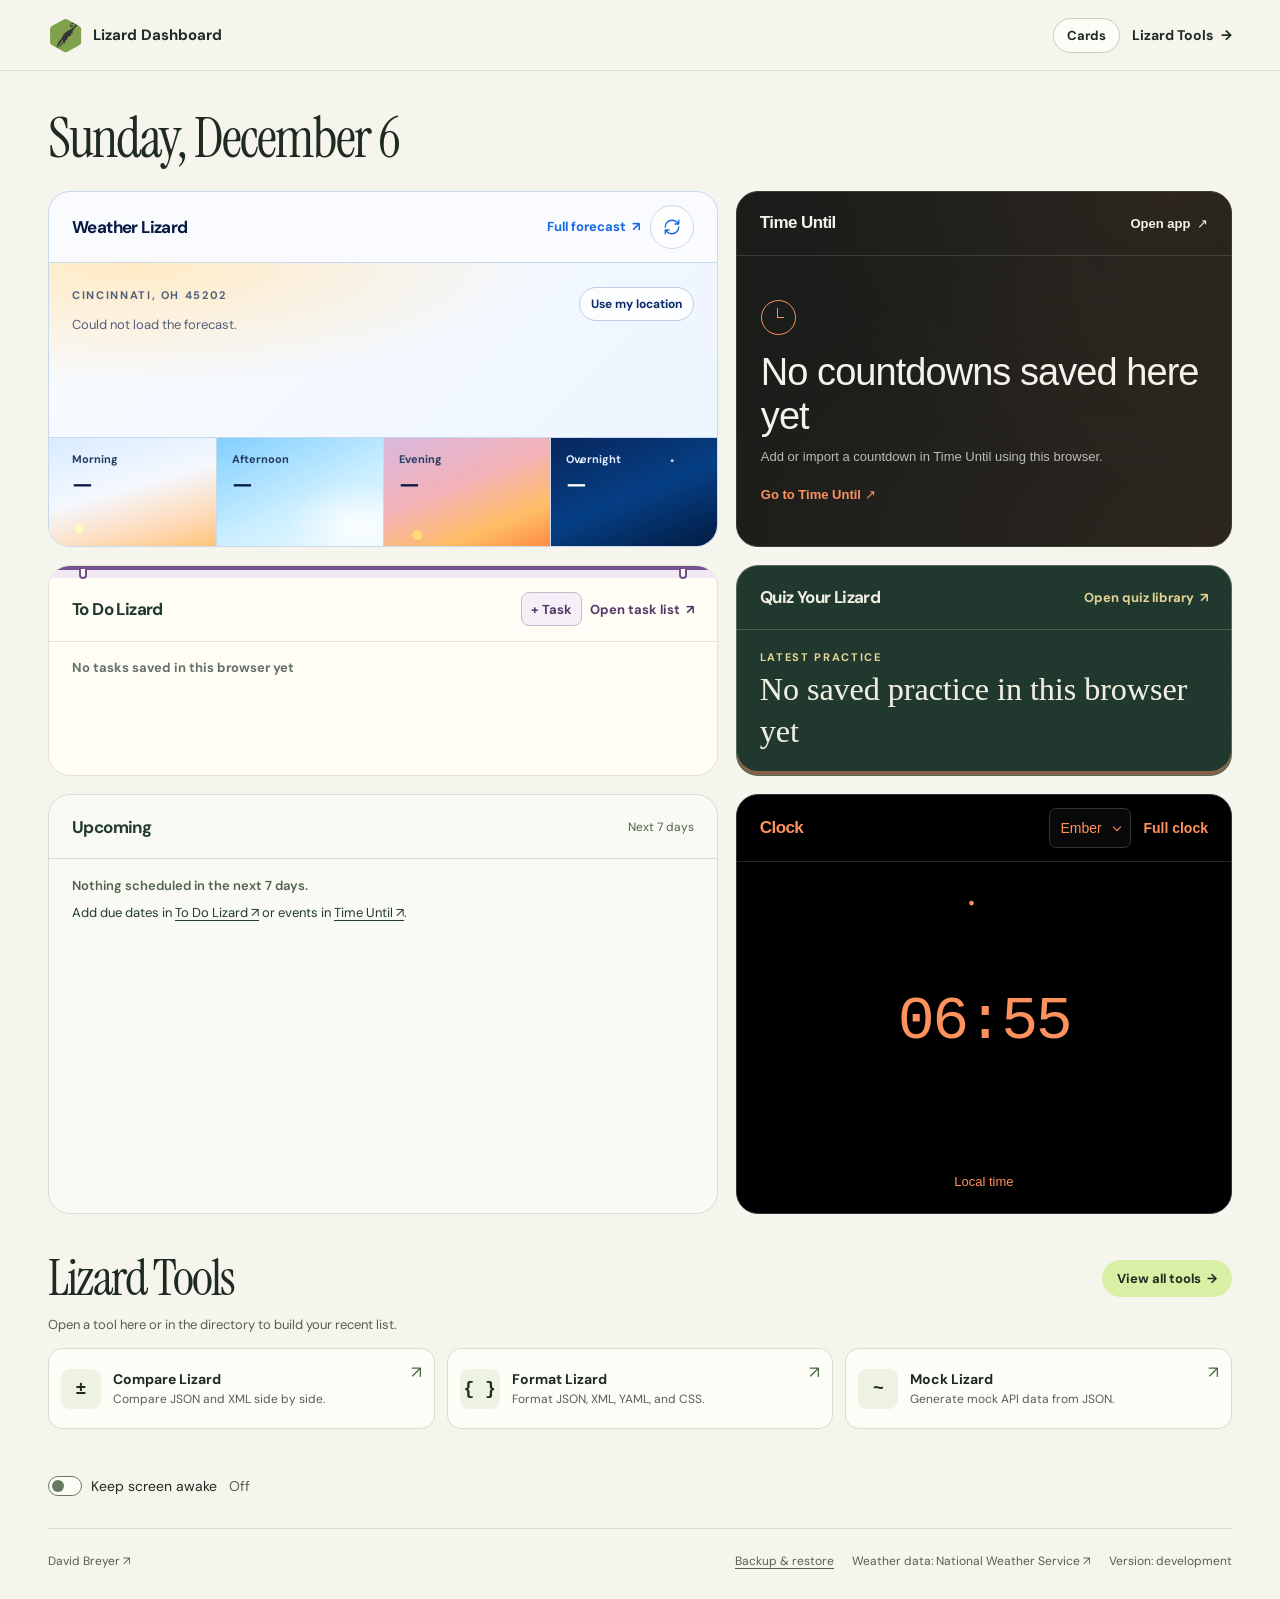
==== commit 8dadd1b4: "Add an optional Luftblasen score card and progress backups" ====
--- a/index.html
+++ b/index.html
@@ -53,6 +53,10 @@
           <div class="card-choice" data-card="clock-card">
             <label><input type="checkbox" value="clock-card" checked> Clock</label>
             <div class="card-move"><button type="button" data-move="-1" aria-label="Move Clock up">↑</button><button type="button" data-move="1" aria-label="Move Clock down">↓</button></div>
+          </div>
+          <div class="card-choice" data-card="luftblasen-card">
+            <label><input type="checkbox" value="luftblasen-card"> <span>Luftblasen<small class="card-choice-note">Game · off by default</small></span></label>
+            <div class="card-move"><button type="button" data-move="-1" aria-label="Move Luftblasen up">↑</button><button type="button" data-move="1" aria-label="Move Luftblasen down">↓</button></div>
           </div>
         </div>
         <p class="card-settings-status" id="card-settings-status" role="status"></p>
@@ -254,6 +258,18 @@
           <p class="clock-local-label">Local time</p>
           <p class="sr-only" id="clock-detail">The colored dots show the seconds remaining in this minute.</p>
           <p class="clock-color-status" id="clock-color-status" role="status"></p>
+        </div>
+      </section>
+      <section class="widget luftblasen" id="luftblasen-card" aria-labelledby="luftblasen-title" hidden>
+        <div class="widget-header">
+          <h2 id="luftblasen-title">Luftblasen</h2>
+          <a class="widget-link" href="https://www.davidbreyer.com/luftblasen/luftblasen.html" target="_blank" rel="noopener" aria-label="Play Luftblasen in a new tab">Play</a>
+        </div>
+        <div class="luftblasen-summary">
+          <div class="luftblasen-bubbles" aria-hidden="true"><span>2</span><span>3</span><span>5</span></div>
+          <p class="luftblasen-description">Pop bubbles. Match the target.</p>
+          <p class="luftblasen-status" id="luftblasen-status" role="status">No scores saved here yet.</p>
+          <dl class="luftblasen-bests" id="luftblasen-bests" aria-label="Personal bests by difficulty" hidden></dl>
         </div>
       </section>
     </div>
--- a/styles.css
+++ b/styles.css
@@ -61,6 +61,7 @@
 .card-choices label { display: flex; flex: 1; min-width: 0; align-items: center; gap: 10px; min-height: 44px; font-size: 14px; cursor: pointer; }
 .card-choices input { margin: 0; width: 17px; height: 17px; accent-color: var(--pine); }
 .card-choices input { flex-shrink: 0; }
+.card-choice-note { display: block; margin-top: 3px; color: var(--muted); font-size: .75rem; line-height: 1.4; }
 .card-move { display: flex; flex-shrink: 0; gap: 4px; }
 .card-move button { width: 44px; min-height: 44px; border: 1px solid var(--line); border-radius: 9px; background: #f4f7ed; font-size: 18px; cursor: pointer; }
 .card-move button:hover:not(:disabled) { background: #e4edda; }
@@ -256,6 +257,21 @@
 .clock-local-label { color: var(--clock-color); font-size: .8125rem; }
 .clock-color-status { font-size: .875rem; line-height: 1.5; text-align: center; }
 .clock-color-status:empty { display: none; }
+.luftblasen { border-color: #b9d9ef; color: #0d2547; background: #f8fcff; font-family: Inter, ui-sans-serif, system-ui, sans-serif; }
+.luftblasen .widget-header { border-color: #b9d9ef; }
+.luftblasen .widget-link { color: #005dc0; font-size: .875rem; }
+.luftblasen-summary { position: relative; padding: 20px 23px 24px; }
+.luftblasen-bubbles { display: flex; align-items: center; gap: 8px; margin-bottom: 16px; }
+.luftblasen-bubbles span { display: grid; place-items: center; width: 40px; height: 40px; border: 1px solid #94cce9; border-radius: 50%; background: radial-gradient(circle at 32% 25%, #fff 0 8%, #d7f1ff 45%, #b9e6ff); color: #0d2547; font-size: 1rem; font-weight: 700; }
+.luftblasen-bubbles span:nth-child(2) { width: 48px; height: 48px; border-color: #a7d7b2; background: radial-gradient(circle at 32% 25%, #fff 0 8%, #d6f6dd 45%, #b9efc4); }
+.luftblasen-bubbles span:nth-child(3) { border-color: #c7b0ec; background: radial-gradient(circle at 32% 25%, #fff 0 8%, #eae0ff 45%, #d8c3ff); }
+.luftblasen-description { font-size: 1rem; font-weight: 600; line-height: 1.5; }
+.luftblasen-status { margin-top: 8px; color: #49617e; font-size: .875rem; line-height: 1.6; }
+.luftblasen-bests { display: grid; grid-template-columns: repeat(2, minmax(0, 1fr)); gap: 10px; margin-top: 18px; }
+.luftblasen-bests div { min-width: 0; padding: 12px; border: 1px solid #b9d9ef; border-radius: 8px; background: #fff; }
+.luftblasen-bests div:last-child { grid-column: 1 / -1; }
+.luftblasen-bests dt { color: #49617e; font-size: .875rem; }
+.luftblasen-bests dd { margin-top: 5px; font-size: clamp(1.25rem, 2.5vw, 1.75rem); font-weight: 700; font-variant-numeric: tabular-nums; overflow-wrap: anywhere; }
 .tools { margin-block: 38px 35px; }
 .tools-header { margin-bottom: 14px; }
 .recent-tools-note { display: flex; flex-wrap: wrap; align-items: baseline; gap: 5px 12px; margin-block: -3px 14px; color: var(--muted); font-size: 13px; line-height: 1.5; }
@@ -305,6 +321,8 @@
 .upcoming-item-priority { color: #7c2929; }
 .upcoming-more { margin-top: 18px; }
 @media (min-width: 851px) {
+  .luftblasen.widget-wide .luftblasen-bests { grid-template-columns: repeat(5, minmax(0, 1fr)); }
+  .luftblasen.widget-wide .luftblasen-bests div:last-child { grid-column: auto; }
   .upcoming.widget-wide .upcoming-list { display: grid; grid-template-columns: repeat(2, minmax(0, 1fr)); column-gap: 28px; align-items: start; }
 }
 .site-footer { border-top: 1px solid var(--line); padding-block: 20px 26px; font-size: 12px; color: var(--muted); }
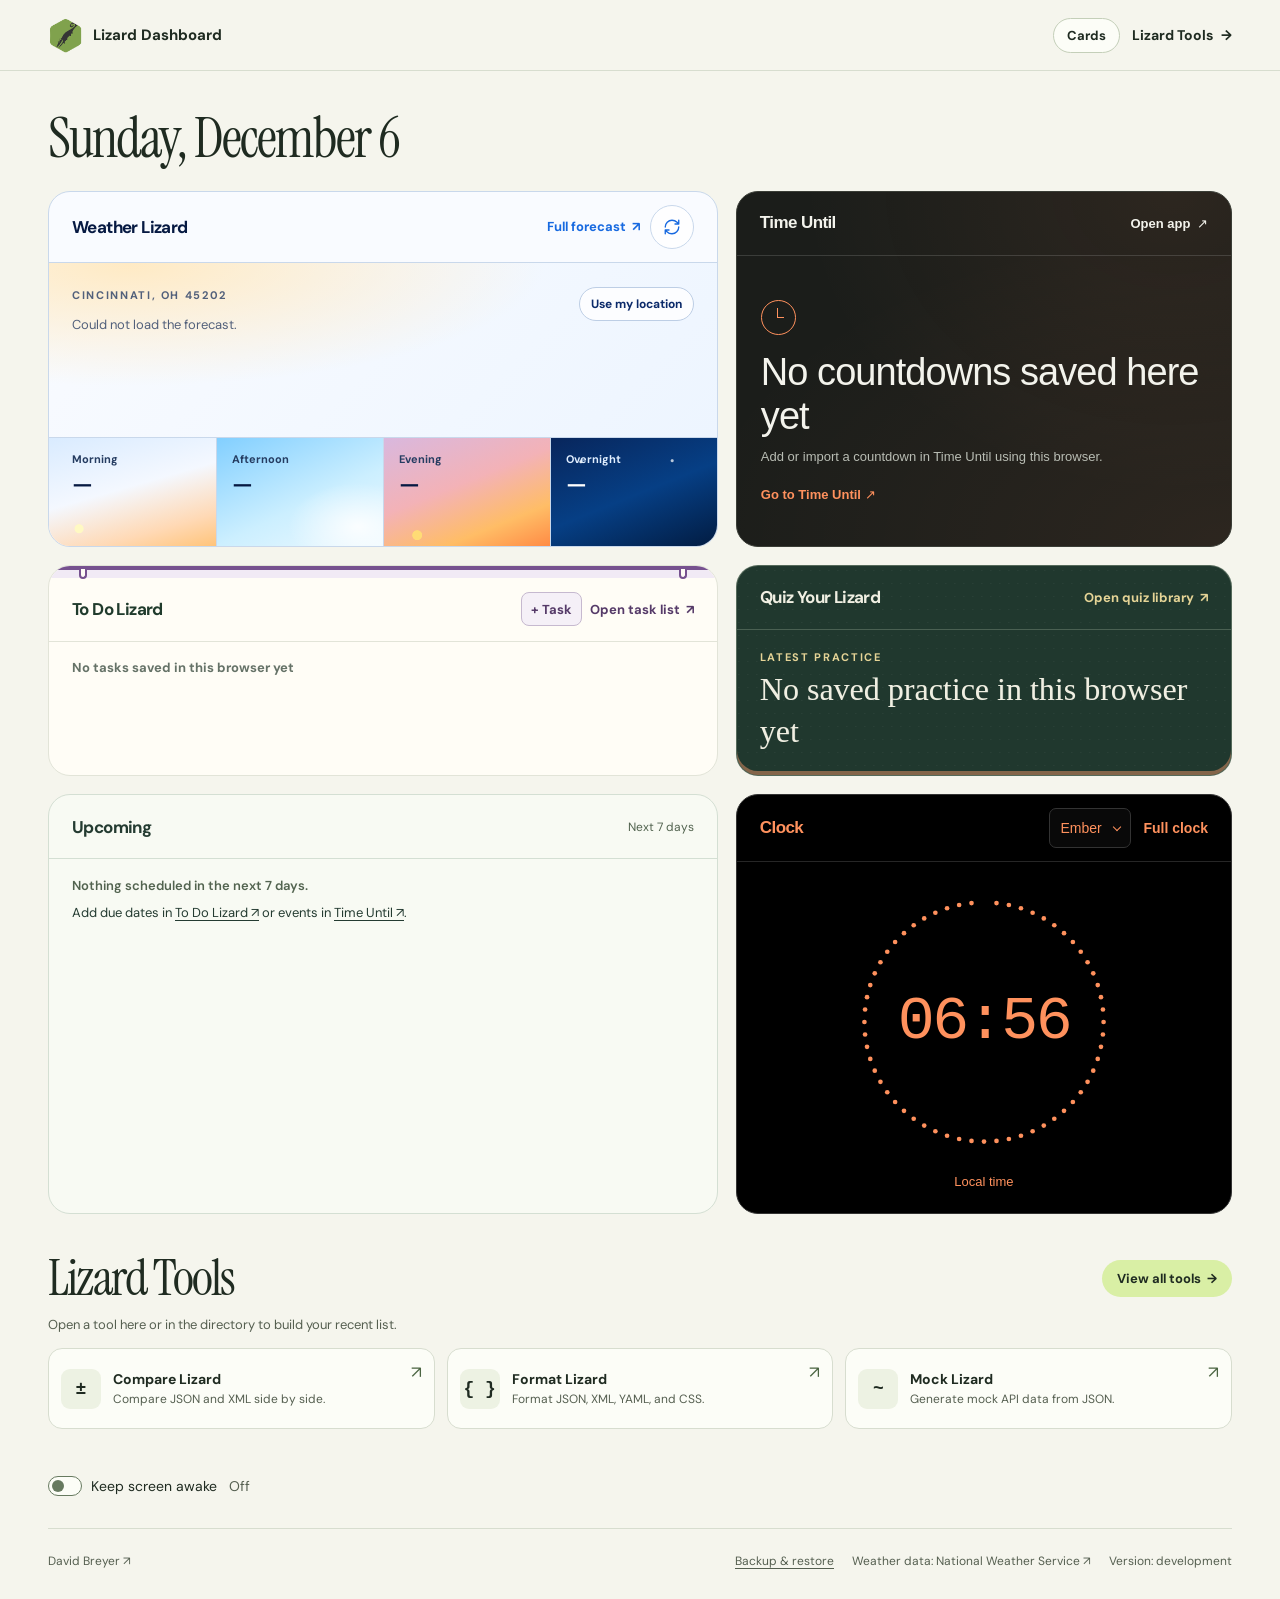
==== commit 9ce1ceed: "Add independent compact views for dashboard cards" ====
--- a/index.html
+++ b/index.html
@@ -28,7 +28,7 @@
     <dialog class="card-settings" id="card-settings" aria-labelledby="card-settings-title">
       <form method="dialog">
         <h2 id="card-settings-title">Dashboard cards</h2>
-        <p class="settings-hint">Choose your cards and use the arrows to arrange them.</p>
+        <p class="settings-hint">Choose your cards, turn on Compact for a shorter view, or use the arrows to reorder.</p>
         <div class="card-choices">
           <div class="card-choice" data-card="weather-card">
             <label><input type="checkbox" value="weather-card" checked> Weather Lizard</label>
@@ -115,7 +115,7 @@
             <p class="eyebrow weather-place" id="weather-place">Cincinnati, OH 45202</p>
             <div class="weather-reading" id="weather-reading" hidden>
               <strong id="weather-temperature"></strong>
-              <div><p id="weather-condition"></p><p class="reading-source" id="weather-source"></p></div>
+              <div><p id="weather-condition"></p><p class="reading-source" id="weather-source"></p><p id="weather-compact-precip"></p></div>
             </div>
             <p class="weather-status" id="weather-status" role="status">Loading forecast…</p>
           </div>
--- a/styles.css
+++ b/styles.css
@@ -66,6 +66,9 @@
 .card-move button { width: 44px; min-height: 44px; border: 1px solid var(--line); border-radius: 9px; background: #f4f7ed; font-size: 18px; cursor: pointer; }
 .card-move button:hover:not(:disabled) { background: #e4edda; }
 .card-move button:disabled { opacity: .35; cursor: default; }
+.compact-preference { flex: none; min-height: 34px; padding: 4px 8px; border: 1px solid var(--line); border-radius: 8px; background: transparent; font-size: .875rem; cursor: pointer; }
+.compact-preference[aria-pressed="true"] { border-color: var(--pine); background: var(--pine); color: white; }
+.compact-disclosure { display: block; padding: 4px 0; min-height: 28px; border: 0; background: transparent; color: inherit; font-size: .875rem; text-decoration: underline; text-underline-offset: .18em; cursor: pointer; }
 .card-settings-status:not(:empty) { margin-bottom: 10px; color: var(--muted); font-size: 13px; line-height: 1.5; }
 .card-settings-status.is-error { color: #863822; }
 .card-settings-done { display: block; margin-left: auto; background: var(--leaf); }
@@ -320,6 +323,32 @@
 .upcoming-item-kind { font-weight: 600; }
 .upcoming-item-priority { color: #7c2929; }
 .upcoming-more { margin-top: 18px; }
+
+.widget.is-compact { align-self: start; }
+.is-compact .widget-header { min-height: 52px; padding-block: 6px; }
+.is-compact :is(.weather-now, .countdown-empty, .countdown-event, .todo-summary, .quiz-summary, .upcoming-content, .clock-body, .luftblasen-summary) { min-height: 0; padding: 10px 15px 12px; }
+#weather-compact-precip { display: none; }
+.is-compact #weather-compact-precip:not(:empty) { display: block; font-size: .875rem; font-weight: 400; }
+.is-compact .weather-reading strong { font-size: 2.75rem; }
+.is-compact .weather-place { margin-bottom: 5px; }
+.is-compact :is(.dayparts, .weather-actions, .reading-source, .clock-icon, .countdown-action, #countdown-help, #event-date,
+  .todo-task-stamp, .todo-binding, .quiz-detail, .quiz-metrics, .upcoming-help, .upcoming-more,
+  .upcoming-group:not(:first-child), .upcoming-item:not(:first-child), .clock-seconds-ring, .clock-local-label,
+  .luftblasen-bubbles, .luftblasen-description, .luftblasen-bests div:not(.latest-difficulty)) { display: none; }
+.is-compact .countdown-empty h3, .is-compact .countdown-event h3, .is-compact .quiz-name { font-size: 1.125rem; }
+.is-compact .countdown-mode { margin-bottom: 4px; }
+.is-compact .countdown-units { margin-top: 8px; }
+.is-compact .countdown-units div { padding-block: 4px; }
+.is-compact .countdown-units dd { font-size: min(2rem, calc(100cqi / var(--digits, 2) / .62)); }
+.is-compact .todo-list li { grid-template-columns: minmax(0, 1fr); padding-block: 5px; }
+.is-compact .todo-task-details:empty { display: none; }
+.is-compact .upcoming-group { padding-block: 6px 0; }
+.is-compact .clock-face { width: 100%; aspect-ratio: auto; }
+.is-compact .clock-time { font-size: 2.75rem; }
+.is-compact .luftblasen-bests { display: block; margin-top: 6px; }
+.is-compact .luftblasen-bests .latest-difficulty { display: flex; align-items: baseline; gap: 10px; border: 0; padding: 0; background: transparent; }
+.is-compact .luftblasen-bests dd { margin: 0; }
+.is-compact .luftblasen-status { margin: 0; }
 @media (min-width: 851px) {
   .luftblasen.widget-wide .luftblasen-bests { grid-template-columns: repeat(5, minmax(0, 1fr)); }
   .luftblasen.widget-wide .luftblasen-bests div:last-child { grid-column: auto; }
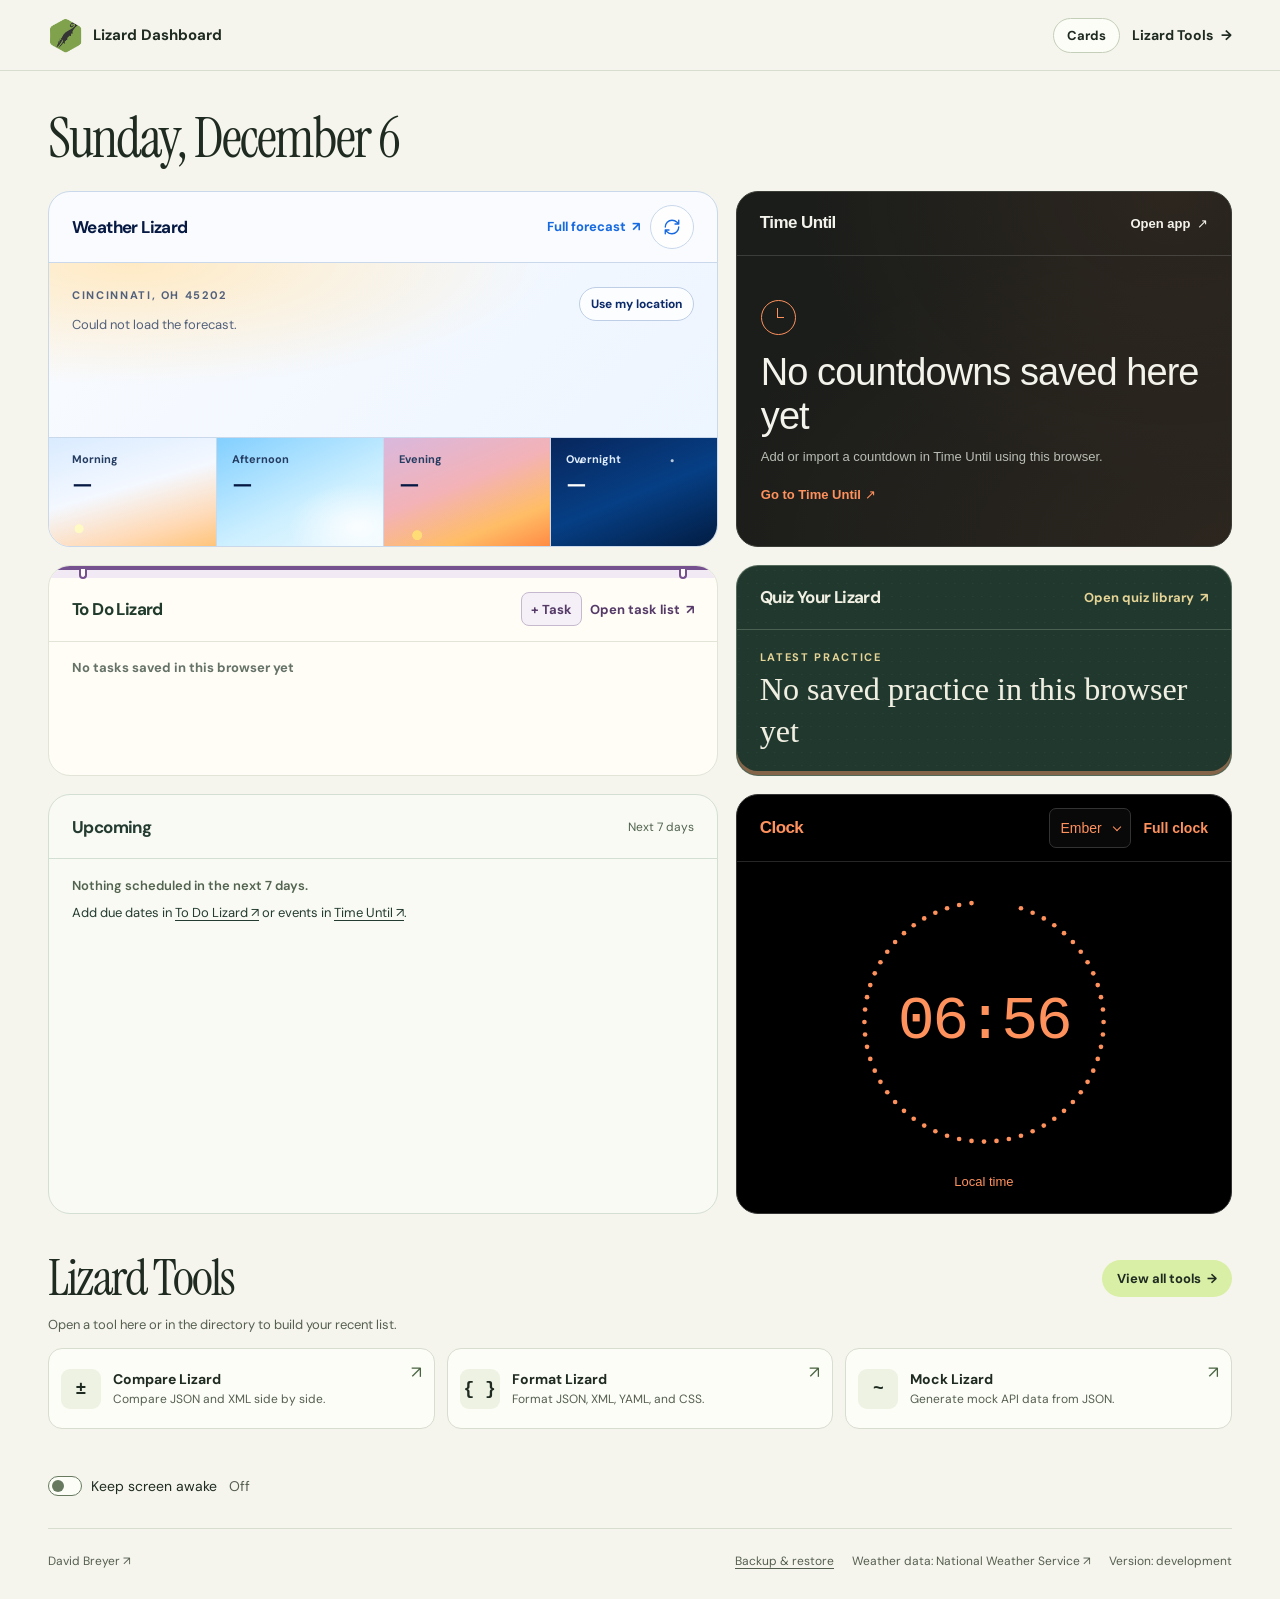
==== commit 61472672: "Offer undo after completing a dashboard task" ====
--- a/index.html
+++ b/index.html
@@ -181,6 +181,10 @@
           </form>
           <p class="todo-status" id="todo-status" role="status">No tasks saved in this browser yet</p>
           <ul class="todo-list" id="todo-list" aria-label="Open tasks" hidden></ul>
+          <div class="todo-undo" id="todo-undo" hidden>
+            <span id="todo-undo-message" role="status"></span>
+            <button type="button" class="todo-quick-button" id="todo-undo-button">Undo</button>
+          </div>
           <p class="todo-add-error" id="todo-complete-error" role="status"></p>
           <template id="todo-task-template">
             <li>
--- a/styles.css
+++ b/styles.css
@@ -214,6 +214,8 @@
 .todo-add-error { color: #863822; font-size: 13px; }
 .todo-add-error:not(:empty) { margin-top: 5px; }
 .todo-status { color: #657267; font-size: 13px; font-weight: 700; }
+.todo-undo { display: flex; align-items: center; justify-content: space-between; gap: 12px; margin-top: 10px; padding: 4px 8px 4px 12px; border-radius: 8px; background: #f1eaf5; color: #493554; font-size: .875rem; overflow-wrap: anywhere; }
+.todo-undo button { min-height: 44px; flex-shrink: 0; }
 .todo-list { margin: 9px 0 0; padding: 0; list-style: none; }
 .todo-list li { display: grid; grid-template-columns: minmax(0, 1fr); align-items: center; gap: 12px; padding: 12px 0; border-top: 1px solid #e2e4d8; }
 .todo-list li.has-due-date { grid-template-columns: minmax(0, 1fr) 36px; }
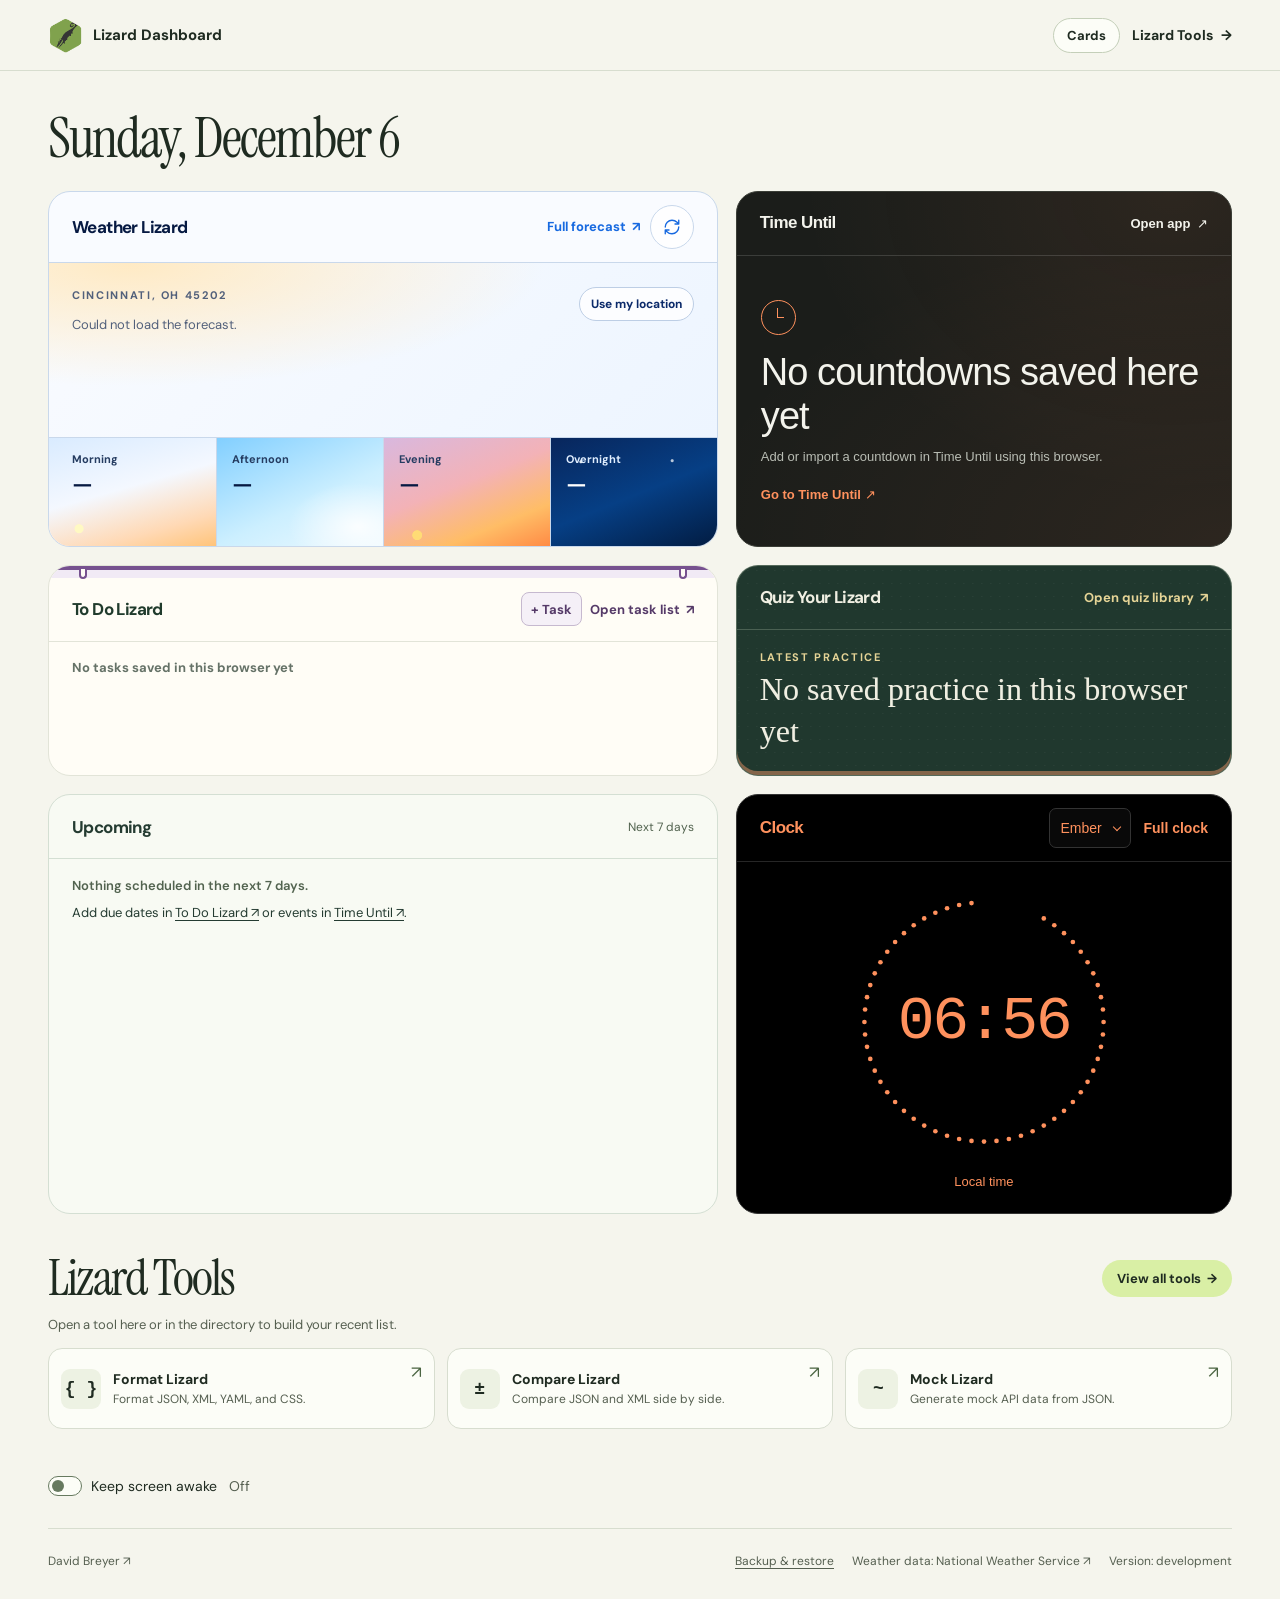
==== commit c0147fb0: "Feature Format Lizard and let visitors pin a dashboard tool" ====
--- a/index.html
+++ b/index.html
@@ -286,14 +286,14 @@
       </div>
       <p class="recent-tools-note"><span id="recent-tools-status" role="status">Open a tool here or in the directory to build your recent list.</span><button type="button" class="settings-link" id="recent-tools-clear" hidden>Clear history</button></p>
       <div class="tool-links" id="recent-tools">
+        <a class="tool" href="https://www.davidbreyer.com/format-lizard/" target="_blank" rel="noopener">
+          <span class="tool-icon" aria-hidden="true">{ }</span>
+          <span><strong>Format Lizard</strong><small>Format JSON, XML, YAML, and CSS.</small></span>
+          <span class="tool-arrow" role="img" aria-label="Opens in a new tab">↗</span>
+        </a>
         <a class="tool" href="https://www.davidbreyer.com/compare-lizard/" target="_blank" rel="noopener">
           <span class="tool-icon" aria-hidden="true">±</span>
           <span><strong>Compare Lizard</strong><small>Compare JSON and XML side by side.</small></span>
-          <span class="tool-arrow" role="img" aria-label="Opens in a new tab">↗</span>
-        </a>
-        <a class="tool" href="https://www.davidbreyer.com/format-lizard/" target="_blank" rel="noopener">
-          <span class="tool-icon" aria-hidden="true">{ }</span>
-          <span><strong>Format Lizard</strong><small>Format JSON, XML, YAML, and CSS.</small></span>
           <span class="tool-arrow" role="img" aria-label="Opens in a new tab">↗</span>
         </a>
         <a class="tool" href="https://www.davidbreyer.com/mock-lizard/" target="_blank" rel="noopener">
--- a/styles.css
+++ b/styles.css
@@ -293,6 +293,12 @@
 .tool-arrow { align-self: start; font-size: 17px; color: #4b6542; }
 .directory-intro p { max-width: 38rem; margin-top: 16px; color: var(--muted); font-size: clamp(15px, 2vw, 18px); line-height: 1.55; }
 .tool-links.directory-links { grid-template-columns: repeat(2, minmax(0, 1fr)); margin-bottom: 36px; }
+.directory-pin-note { margin: 0 0 12px; font-size: .875rem; color: var(--muted); }
+.directory-entry { display: flex; align-items: center; gap: 8px; min-width: 0; }
+.directory-entry:first-child { grid-column: 1 / -1; }
+.directory-entry .tool { flex: 1; min-width: 0; }
+.tool-pin { min-width: 58px; min-height: 44px; padding: 5px 8px; border: 1px solid var(--line); border-radius: 9px; background: #fcfdf7; font-size: .875rem; cursor: pointer; }
+.tool-pin[aria-pressed="true"] { background: var(--pine); border-color: var(--pine); color: white; }
 .directory-links .tool { grid-template-columns: auto minmax(0, 1fr) auto; min-height: 94px; padding: 15px; }
 .directory-links .tool strong { font-size: 17px; letter-spacing: -.02em; }
 .directory-links .tool small { font-size: 13px; }
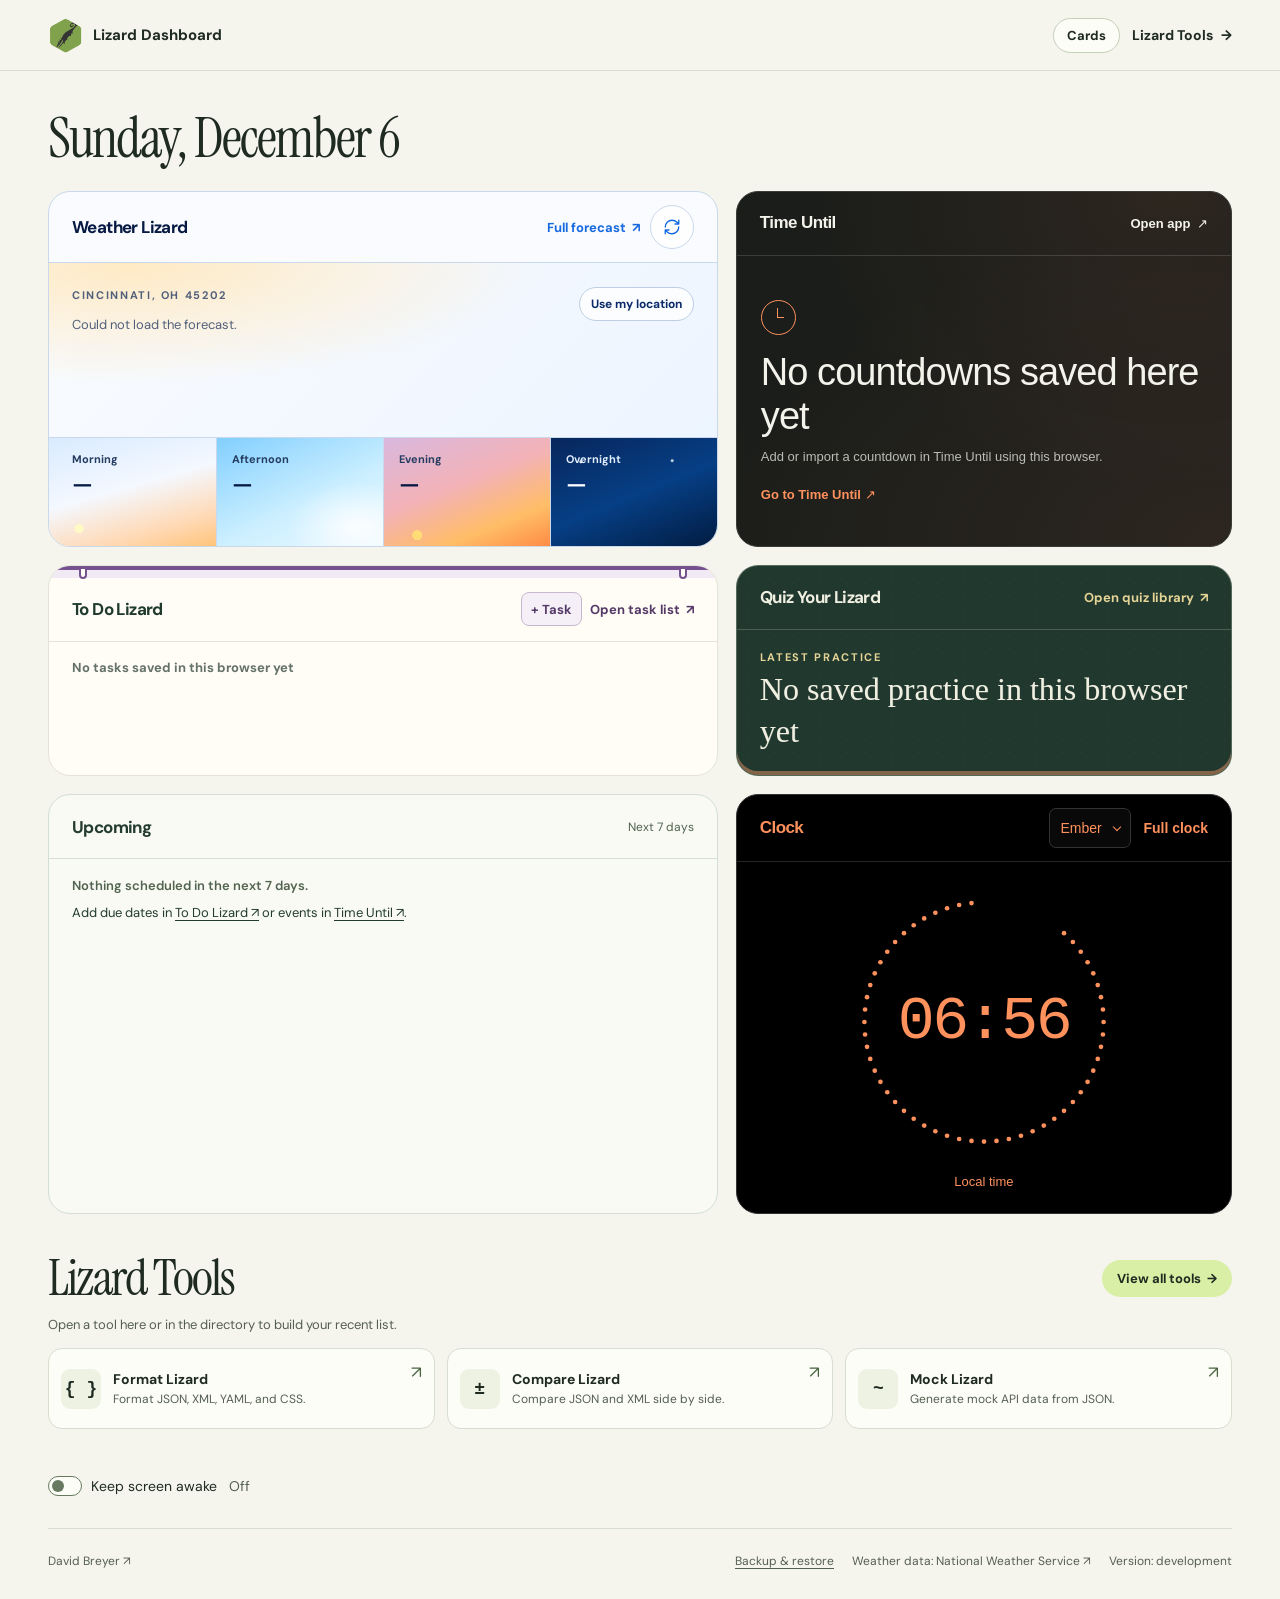
==== commit df848de8: "Show the age of the last successful weather refresh" ====
--- a/index.html
+++ b/index.html
@@ -104,8 +104,11 @@
         <div class="widget-header">
           <h2 id="weather-title">Weather Lizard</h2>
           <div class="weather-header-actions">
-            <a class="widget-link" href="https://www.davidbreyer.com/weather-lizard/" target="_blank" rel="noopener">Full forecast <span role="img" aria-label="Opens in a new tab">↗</span></a>
-            <button type="button" class="weather-refresh" id="weather-refresh" aria-label="Refresh weather" title="Refresh weather" disabled>
+            <div class="weather-forecast-link">
+              <a class="widget-link" href="https://www.davidbreyer.com/weather-lizard/" target="_blank" rel="noopener">Full forecast <span role="img" aria-label="Opens in a new tab">↗</span></a>
+              <time class="weather-freshness" id="weather-freshness" hidden></time>
+            </div>
+            <button type="button" class="weather-refresh" id="weather-refresh" aria-label="Refresh weather" aria-describedby="weather-freshness" title="Refresh weather" disabled>
               <svg width="18" height="18" viewBox="0 0 24 24" fill="none" stroke="currentColor" stroke-width="1.8" stroke-linecap="round" stroke-linejoin="round" aria-hidden="true"><path d="M3 12a9 9 0 0 1 9-9 9.75 9.75 0 0 1 6.74 2.74L21 8M21 3v5h-5M21 12a9 9 0 0 1-9 9 9.75 9.75 0 0 1-6.74-2.74L3 16M8 16H3v5"/></svg>
             </button>
           </div>
--- a/styles.css
+++ b/styles.css
@@ -115,6 +115,8 @@
 .weather { background: #f9fbff; border: 1px solid #c9d8eb; color: #061942; }
 .weather .widget-header { border-color: #c9d8eb; }
 .weather-header-actions { display: flex; flex-shrink: 0; align-items: center; gap: 10px; }
+.weather-forecast-link { text-align: end; }
+.weather-freshness { display: block; color: #52607b; font-size: .75rem; line-height: 1.4; font-variant-numeric: tabular-nums; }
 .weather-refresh { display: grid; place-items: center; width: 44px; height: 44px; padding: 0; border: 1px solid #c9d8eb; border-radius: 50%; color: #1769e0; background: #ffffffcc; cursor: pointer; }
 .weather-refresh:hover:enabled { border-color: #1769e0; background: #fff; }
 .weather-refresh:disabled { opacity: .5; cursor: wait; }
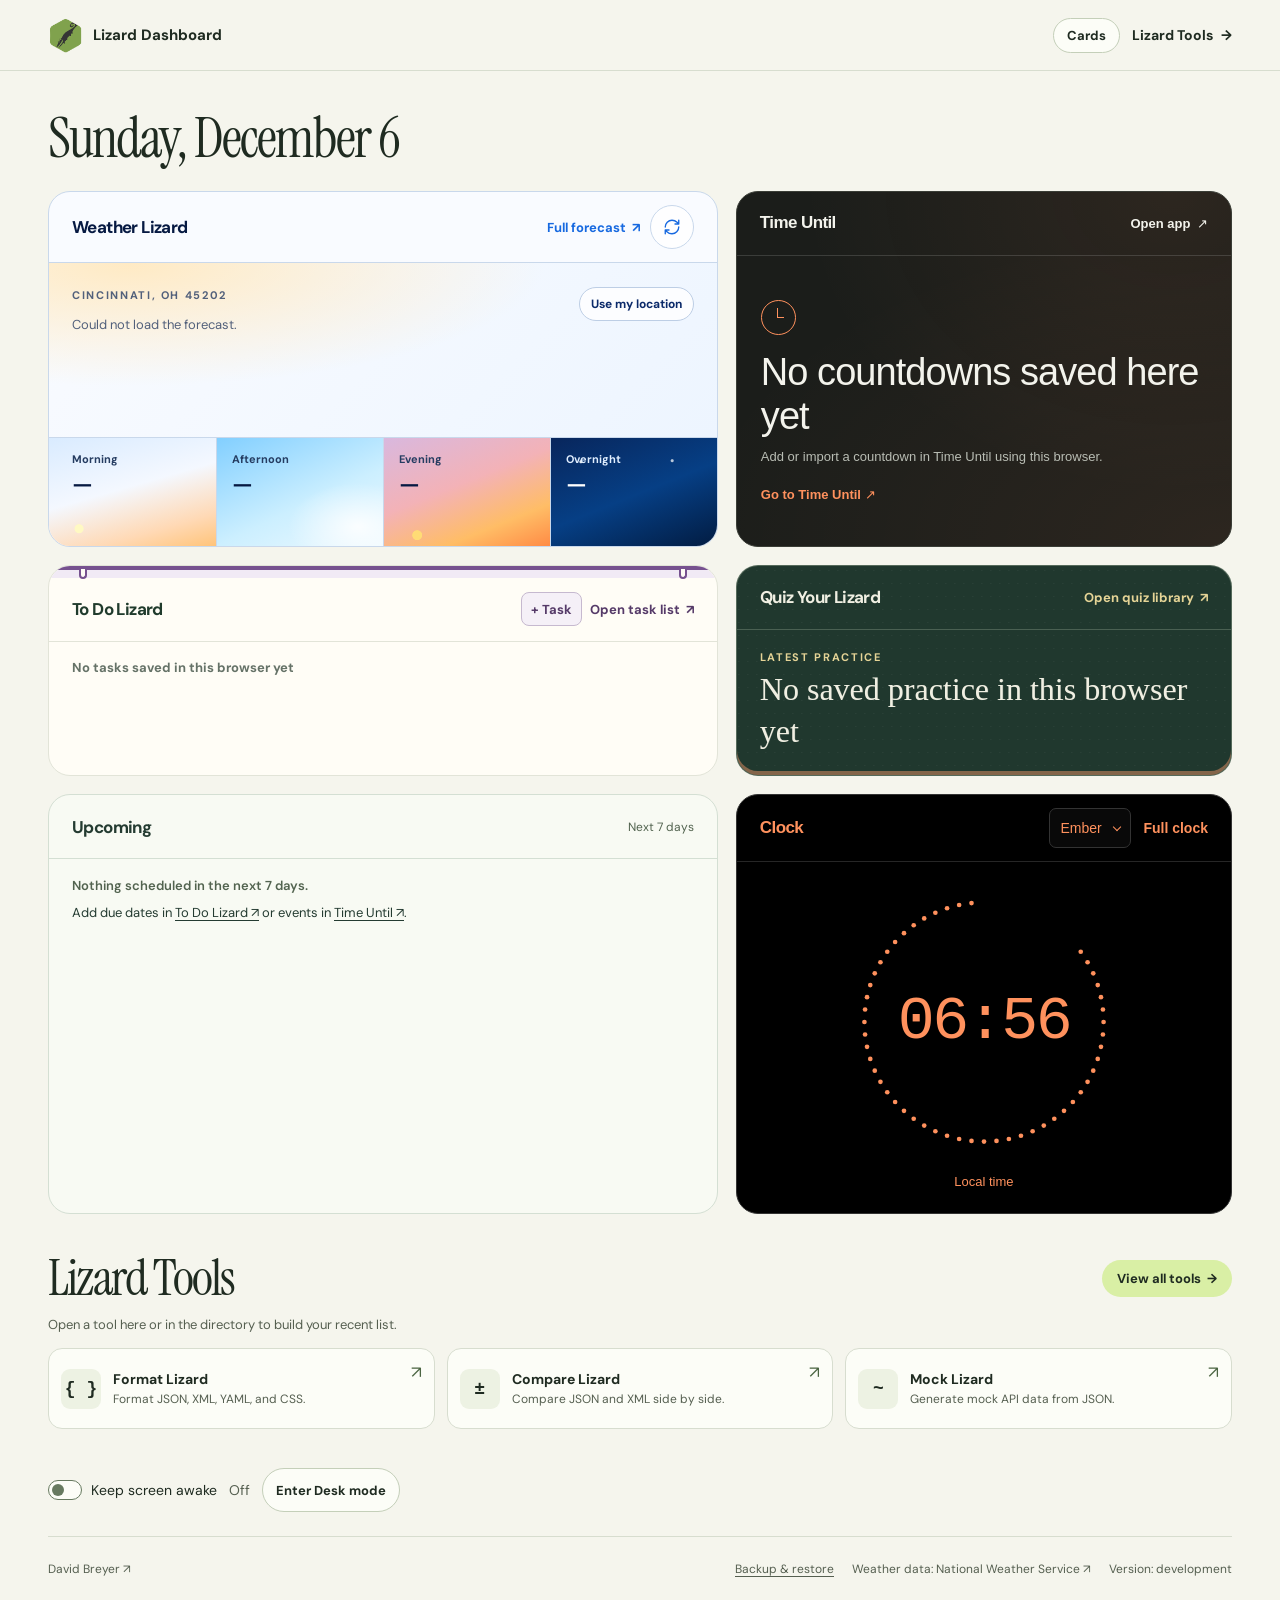
==== commit e0945d09: "Add a responsive desk view for time, weather and the next scheduled item" ====
--- a/index.html
+++ b/index.html
@@ -317,8 +317,37 @@
       <label class="dashboard-awake-toggle"><input type="checkbox" id="dashboard-keep-awake" role="switch" autocomplete="off" aria-describedby="dashboard-awake-status dashboard-awake-help"><span>Keep screen awake</span></label>
       <span class="dashboard-awake-status" id="dashboard-awake-status" role="status">Off</span>
       <span class="sr-only" id="dashboard-awake-help">Applies to the entire dashboard while this tab is visible. Starts off each time the page is reloaded.</span>
+      <button class="cards-button" id="desk-enter" type="button" aria-haspopup="dialog" aria-controls="desk-mode">Enter Desk mode</button>
     </div>
   </main>
+
+  <dialog id="desk-mode" class="desk-mode" aria-labelledby="desk-title">
+    <div class="desk-layout">
+      <header class="desk-header">
+        <h2 id="desk-title">Desk mode</h2>
+        <button type="button" id="desk-exit" autofocus>Exit Desk mode</button>
+      </header>
+      <div class="desk-display">
+        <div class="desk-clock">
+          <p id="desk-date"></p>
+          <time id="desk-time" aria-label="Local time"></time>
+        </div>
+        <div class="desk-details">
+          <section aria-label="Current weather">
+            <h3>Weather <span id="desk-place"></span></h3>
+            <p id="desk-temperature"></p>
+            <p class="desk-secondary" id="desk-condition"></p>
+            <p class="desk-note" id="desk-weather-note"></p>
+          </section>
+          <section aria-labelledby="desk-next-heading">
+            <h3 id="desk-next-heading">Up next</h3>
+            <p id="desk-next"></p>
+            <p class="desk-secondary" id="desk-when"></p>
+          </section>
+        </div>
+      </div>
+    </div>
+  </dialog>
 
   <footer class="shell site-footer">
     <a href="https://www.davidbreyer.com/" target="_blank" rel="noopener">David Breyer <span role="img" aria-label="Opens in a new tab">↗</span></a>
--- a/styles.css
+++ b/styles.css
@@ -43,6 +43,29 @@
 h1 { font-size: clamp(54px, 8.1vw, 108px); line-height: .93; }
 .dashboard-date { padding-block: clamp(23px, 3vw, 38px) clamp(16px, 2vw, 23px); font-size: clamp(32px, 4.5vw, 56px); line-height: 1.05; text-wrap: balance; }
 .dashboard-awake-control { display: flex; align-items: center; flex-wrap: wrap; gap: 0 12px; margin-bottom: 20px; }
+#desk-enter { margin-block: 4px; min-height: 44px; }
+html:has(.desk-mode[open]) { overflow: hidden; }
+.desk-mode { position: fixed; inset: 0; margin: 0; width: 100%; height: 100%; height: 100dvh; max-width: none; max-height: none; border: 0; padding: 0; color: #f6f5e9; background: #152d25; }
+.desk-mode::backdrop { background: #152d25; }
+.desk-layout { max-width: 90rem; min-height: 100%; margin: auto; padding: clamp(16px, 4vw, 64px); display: flex; flex-direction: column; }
+.desk-header { position: sticky; top: 0; z-index: 1; display: flex; align-items: center; justify-content: space-between; gap: 12px; background: #152d25; }
+.desk-header h2, .desk-details h3 { font-size: 1rem; font-weight: 600; color: #c3d9bc; }
+.desk-header button { min-height: 44px; border: 1px solid #829a89; border-radius: 24px; padding: 8px 16px; color: inherit; background: transparent; cursor: pointer; }
+.desk-header button:focus-visible { outline-color: #d9efa5; }
+.desk-display { flex: 1; display: grid; grid-template-columns: 1.35fr 1fr; align-content: center; align-items: center; gap: clamp(24px, 5vw, 80px); padding-block: 32px; }
+.desk-clock, .desk-details { min-width: 0; }
+#desk-date { font: clamp(1.5rem, 3vw, 3rem)/1.1 var(--serif); }
+#desk-time { display: block; font-size: clamp(4rem, 12vw, 12rem); font-weight: 500; letter-spacing: -.065em; font-variant-numeric: tabular-nums; line-height: 1.1; }
+.desk-details { display: grid; gap: clamp(24px, 4vw, 48px); overflow-wrap: anywhere; }
+.desk-details section { border-top: 1px solid #567162; padding-top: 14px; }
+#desk-place:not(:empty)::before { content: ' · '; }
+#desk-temperature, #desk-next { margin-top: 6px; font: clamp(2rem, 4vw, 4.25rem)/1.1 var(--serif); }
+.desk-secondary { margin-top: 6px; font-size: clamp(1.1rem, 2vw, 1.65rem); line-height: 1.4; }
+.desk-note { color: #c3d9bc; font-size: .875rem; margin-top: 4px; }
+@media (max-width: 700px) {
+  .desk-display { grid-template-columns: minmax(0, 1fr); }
+  #desk-time { font-size: clamp(4rem, 23vw, 8rem); }
+}
 .dashboard-awake-toggle { display: inline-flex; align-items: center; gap: 9px; min-height: 44px; font-size: .875rem; cursor: pointer; }
 .dashboard-awake-toggle input { appearance: none; position: relative; flex-shrink: 0; width: 34px; height: 20px; margin: 0; border: 1px solid #677a60; border-radius: 12px; background: #fcfdf7; cursor: pointer; }
 .dashboard-awake-toggle input::before { content: ''; position: absolute; width: 12px; height: 12px; top: 3px; left: 3px; border-radius: 50%; background: #677a60; }
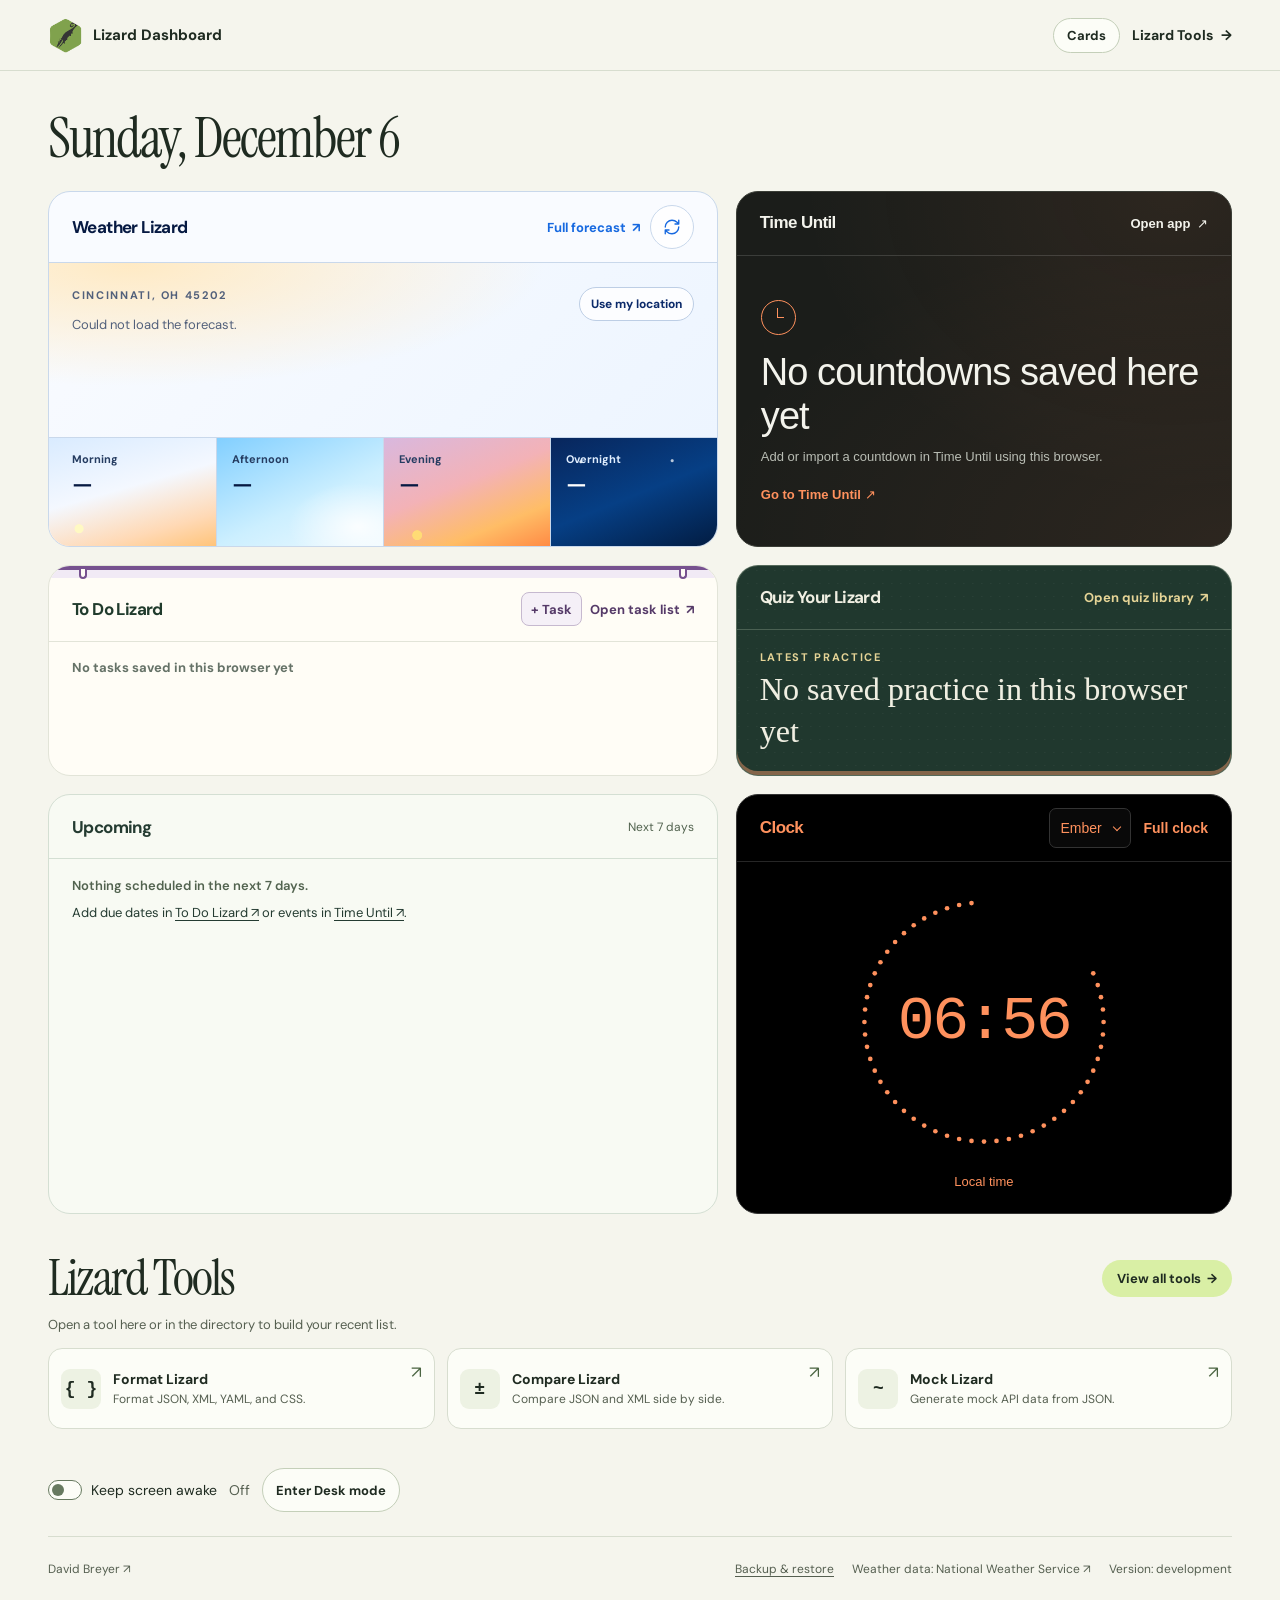
==== commit 7b546cad: "Use a compact power icon to exit Desk mode" ====
--- a/index.html
+++ b/index.html
@@ -325,7 +325,11 @@
     <div class="desk-layout">
       <header class="desk-header">
         <h2 id="desk-title">Desk mode</h2>
-        <button type="button" id="desk-exit" autofocus>Exit Desk mode</button>
+        <button type="button" id="desk-exit" aria-label="Exit Desk mode" title="Exit Desk mode" autofocus>
+          <svg width="20" height="20" viewBox="0 0 24 24" fill="none" stroke="currentColor" stroke-width="1.8" stroke-linecap="round" aria-hidden="true">
+            <path d="M12 3v9m5.4-6.1a8.5 8.5 0 1 1-10.8 0"/>
+          </svg>
+        </button>
       </header>
       <div class="desk-display">
         <div class="desk-clock">
--- a/styles.css
+++ b/styles.css
@@ -50,7 +50,8 @@
 .desk-layout { max-width: 90rem; min-height: 100%; margin: auto; padding: clamp(16px, 4vw, 64px); display: flex; flex-direction: column; }
 .desk-header { position: sticky; top: 0; z-index: 1; display: flex; align-items: center; justify-content: space-between; gap: 12px; background: #152d25; }
 .desk-header h2, .desk-details h3 { font-size: 1rem; font-weight: 600; color: #c3d9bc; }
-.desk-header button { min-height: 44px; border: 1px solid #829a89; border-radius: 24px; padding: 8px 16px; color: inherit; background: transparent; cursor: pointer; }
+.desk-header button { display: grid; place-items: center; width: 44px; height: 44px; padding: 0; border: 0; border-radius: 50%; color: #c3d9bc; background: transparent; cursor: pointer; }
+.desk-header button:is(:hover, :focus-visible) { color: #f6f5e9; background: #294537; }
 .desk-header button:focus-visible { outline-color: #d9efa5; }
 .desk-display { flex: 1; display: grid; grid-template-columns: 1.35fr 1fr; align-content: center; align-items: center; gap: clamp(24px, 5vw, 80px); padding-block: 32px; }
 .desk-clock, .desk-details { min-width: 0; }
